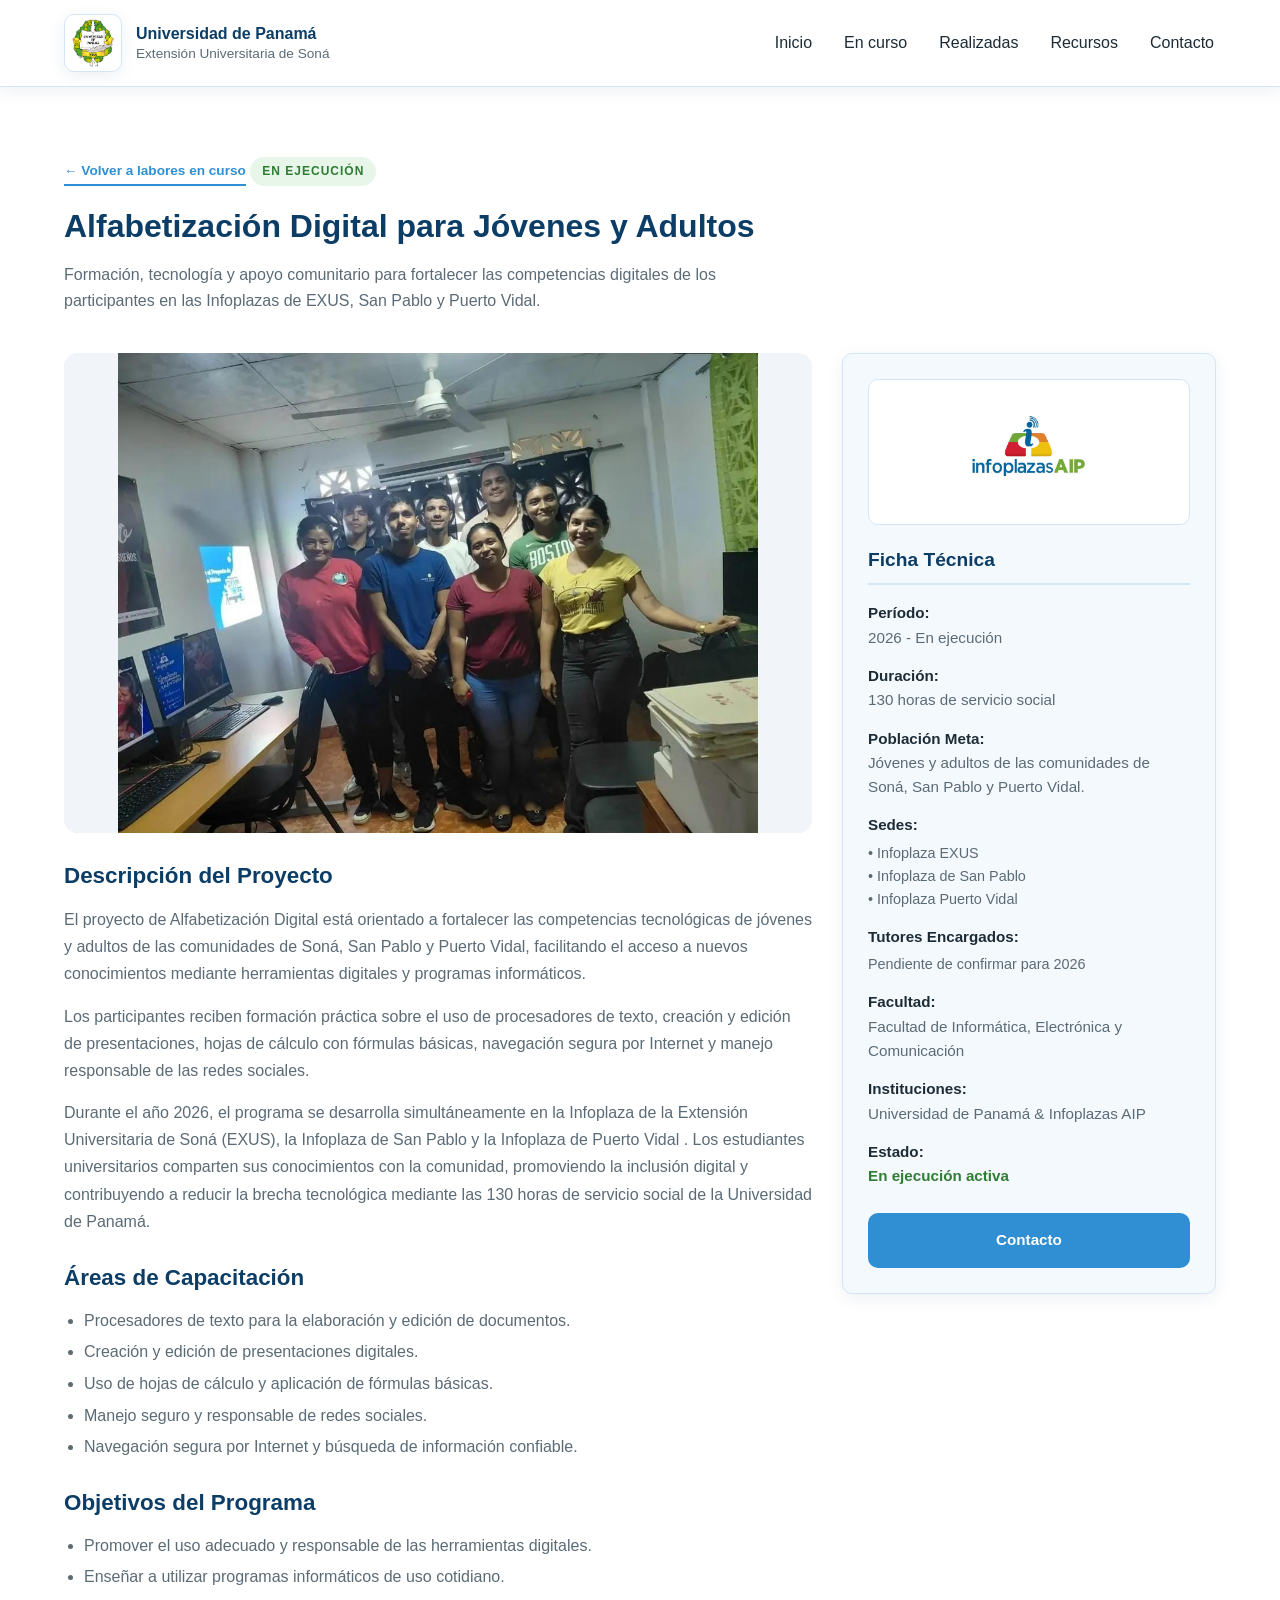
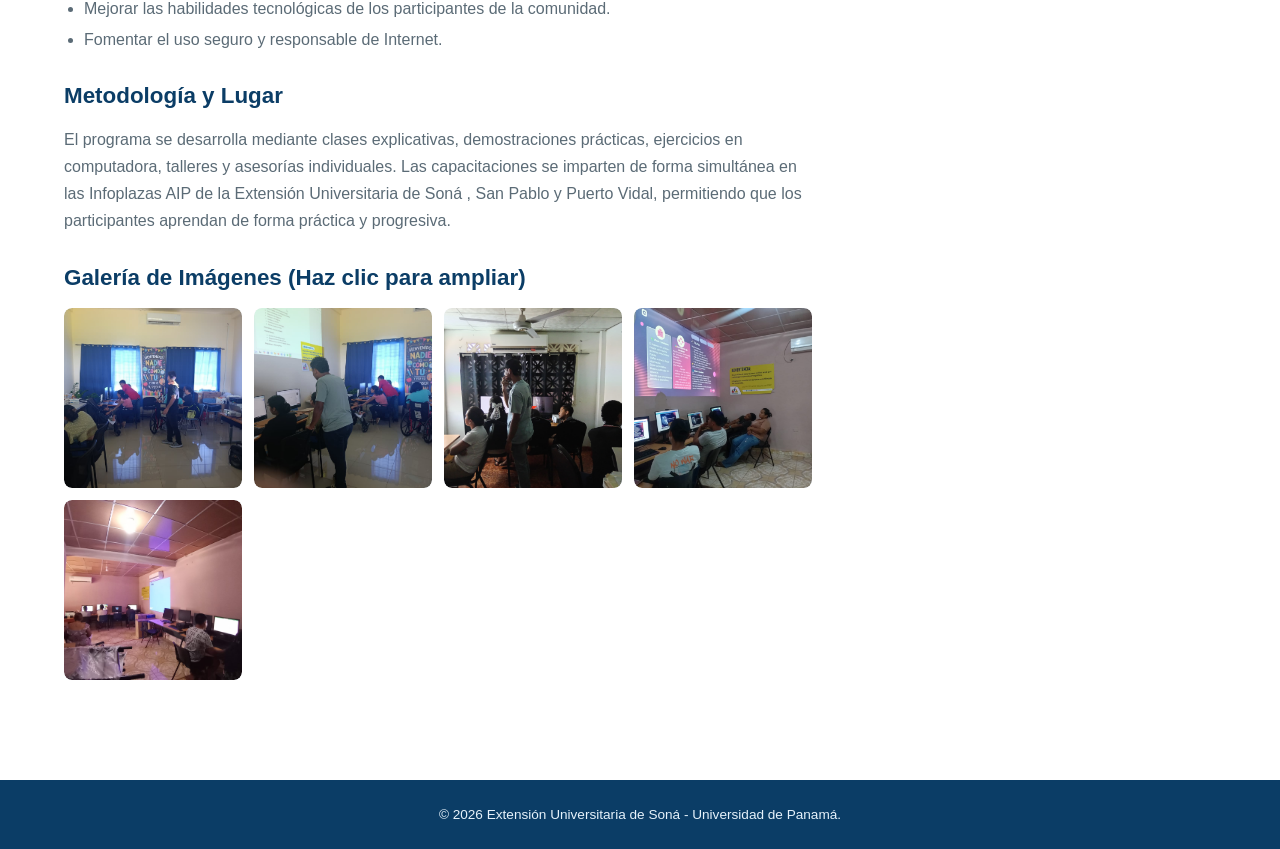
==== labores/curso/alfabetizacion-digital-2026.html @ 5962cad0 "Add files via upload" ====
<!DOCTYPE html>
<html lang="es">
<head>
<meta charset="UTF-8">
<meta name="viewport" content="width=device-width, initial-scale=1.0">

<title>Alfabetización Digital - Servicio Social 2026</title>
<link rel="stylesheet" href="../../styles.css">

<style>
  /* Imagen principal */
  .banner-vertical {
    width: 100%;
    max-height: 480px;
    object-fit: contain;
    background-color: #f1f5f9;
    border-radius: 14px;
    display: block;
    box-shadow: 0 4px 16px rgba(11,61,102,0.08);
  }

  .banner-wrapper {
    position: relative;
    margin-bottom: 25px;
    min-height: 260px;
    background: #f1f5f9;
    border-radius: 14px;
    overflow: hidden;
  }

  /* Marcadores para imágenes pendientes */
  .image-placeholder {
    min-height: 180px;
    display: flex;
    flex-direction: column;
    justify-content: center;
    align-items: center;
    gap: 8px;
    text-align: center;
    background: #f1f5f9;
    color: #64748b;
    padding: 15px;
    border: 1px dashed #cbd5e1;
    border-radius: 10px;
  }

  .banner-wrapper .image-placeholder {
    min-height: 260px;
  }

  .banner-wrapper img {
    width: 100%;
    position: relative;
    z-index: 1;
  }

  /* Galería de imágenes */
  .gallery-grid {
    display: grid;
    grid-template-columns:
      repeat(auto-fit, minmax(160px, 1fr));
    gap: 12px;
    margin-bottom: 30px;
  }

  .gallery-item {
    position: relative;
    min-height: 180px;
    border-radius: 8px;
    overflow: hidden;
    background: #f1f5f9;
  }

  .gallery-item img {
    width: 100%;
    height: 180px;
    object-fit: cover;
    border-radius: 8px;
    cursor: zoom-in;
    display: block;
    transition:
      transform 0.3s ease,
      box-shadow 0.3s ease;
  }

  .gallery-item img:hover {
    transform: scale(1.05);
    box-shadow: 0 8px 20px rgba(0,0,0,0.15);
  }

  .gallery-item .image-placeholder {
    height: 180px;
  }

  /* Ocultar marcadores al cargar imágenes */
  .gallery-item.loaded .image-placeholder,
  .banner-wrapper.loaded .image-placeholder {
    display: none;
  }

  .gallery-item:not(.loaded) img,
  .banner-wrapper:not(.loaded) img {
    display: none;
  }

  /* Contenedor para presentaciones de Canva */
  .canva-container {
    position: relative;
    width: 100%;
    height: 450px;
    box-shadow: 0 4px 16px rgba(11,61,102,0.08);
    margin-top: 1.5em;
    margin-bottom: 30px;
    overflow: hidden;
    border-radius: 14px;
    background: #000;
  }

  .canva-container iframe {
    position: absolute;
    width: 100%;
    height: 100%;
    top: 0;
    left: 0;
    border: none;
    padding: 0;
    margin: 0;
  }

  /* Ventana para ampliar fotografías */
  dialog {
    border: none;
    border-radius: 12px;
    padding: 15px;
    max-width: 92vw;
    max-height: 92vh;
    background: rgba(0,0,0,0.9);
    box-shadow: 0 20px 25px -5px rgba(0,0,0,0.5);
    flex-direction: column;
    align-items: center;
    justify-content: center;
    margin: auto;
  }

  dialog:not([open]) {
    display: none !important;
  }

  dialog[open] {
    display: flex !important;
  }

  dialog::backdrop {
    background: rgba(0,0,0,0.8);
  }

  dialog img {
    display: block;
    max-width: 100%;
    max-height: 78vh;
    object-fit: contain;
    border-radius: 8px;
  }

  .close-modal {
    background: #ffffff;
    color: #000000;
    border: none;
    padding: 8px 16px;
    font-weight: bold;
    border-radius: 6px;
    cursor: pointer;
    margin-bottom: 12px;
    align-self: flex-end;
  }

  /* Adaptación para móviles */
  @media (max-width: 768px) {
    main .section > div[style*="grid-template-columns"] {
      display: flex !important;
      flex-direction: column-reverse !important;
      gap: 20px !important;
    }

    .section {
      padding: 20px 12px;
    }

    h2 {
      font-size: 1.5rem;
    }

    .canva-container {
      height: 320px;
    }

    .gallery-grid {
      grid-template-columns:
        repeat(2, minmax(0,1fr));
    }
  }

  @media (max-width: 380px) {
    .gallery-grid {
      grid-template-columns: 1fr;
    }
  }
</style>
</head>

<body>

<!-- ENCABEZADO -->
<header class="site-header">
  <div class="header-inner">
    <div class="brand">
      <div class="brand-mark">
        <img src="../../img/LogoUP.png"
             alt="Universidad de Panamá">
      </div>

      <div class="brand-text">
        <strong>Universidad de Panamá</strong>
        <span>Extensión Universitaria de Soná</span>
      </div>
    </div>

    <nav class="main-nav">
      <button class="nav-toggle"
              id="navToggle"
              aria-label="Abrir menú">☰</button>

      <ul id="navMenu">
        <li><a href="../../index.html#inicio">Inicio</a></li>
        <li><a href="../../index.html#en-curso">En curso</a></li>
        <li><a href="../../index.html#realizadas">Realizadas</a></li>
        <li><a href="../../index.html#recursos">Recursos</a></li>
        <li><a href="../../index.html#contacto">Contacto</a></li>
      </ul>
    </nav>
  </div>
</header>

<main>
<section class="section">

  <!-- TÍTULO -->
  <div class="section-header">

    <a href="../../index.html#en-curso"
       class="resource-link"
       style="display:inline-block; margin-bottom:15px;">
      ← Volver a labores en curso
    </a>

    <span class="tag tag-active"
          style="margin-bottom:10px; display:inline-block;">
      En ejecución
    </span>

    <h2>Alfabetización Digital para Jóvenes y Adultos</h2>

    <p class="section-desc">
      Formación, tecnología y apoyo comunitario
      para fortalecer las competencias digitales
      de los participantes en las Infoplazas
      de EXUS, San Pablo y Puerto Vidal.
    </p>
  </div>

  <!-- CONTENIDO EN COLUMNAS -->
  <div style="display:grid;
              grid-template-columns:2fr 1fr;
              gap:30px;
              align-items:start;">

    <!-- COLUMNA PRINCIPAL -->
    <div>

      <!-- =================================
           IMAGEN PRINCIPAL
           ================================= -->

      <div class="banner-wrapper">

        <div class="image-placeholder">
          <strong>Imagen principal de Alfabetización Digital</strong>
          <span>alfabetizacion1.jpeg</span>
        </div>

        <img
          src="../../img/alfabetizacion126.jpeg"
          alt="Banner principal de Alfabetización Digital"
          class="banner-vertical"
          onload="imageLoaded(this)">
      </div>

      <!-- DESCRIPCIÓN -->
      <h3 style="color:var(--blue-darkest);
                 margin-bottom:12px;
                 font-size:1.4rem;">
        Descripción del Proyecto
      </h3>

      <p style="color:var(--text-muted);
                margin-bottom:15px; line-height:1.7;">
        El proyecto de Alfabetización Digital está
        orientado a fortalecer las competencias
        tecnológicas de jóvenes y adultos de las
        comunidades de Soná, San Pablo y Puerto Vidal, facilitando
        el acceso a nuevos conocimientos mediante
        herramientas digitales y programas informáticos.
      </p>

      <p style="color:var(--text-muted);
                margin-bottom:15px; line-height:1.7;">
        Los participantes reciben formación práctica
        sobre el uso de procesadores de texto,
        creación y edición de presentaciones,
        hojas de cálculo con fórmulas básicas,
        navegación segura por Internet y manejo
        responsable de las redes sociales.
      </p>

      <p style="color:var(--text-muted);
                margin-bottom:25px; line-height:1.7;">
        Durante el año 2026, el programa se desarrolla
        simultáneamente en la Infoplaza de la
        Extensión Universitaria de Soná (EXUS),
        la Infoplaza de San Pablo y la Infoplaza
        de Puerto Vidal .
        Los estudiantes universitarios comparten
        sus conocimientos con la comunidad,
        promoviendo la inclusión digital y
        contribuyendo a reducir la brecha tecnológica
        mediante las 130 horas de servicio social
        de la Universidad de Panamá.
      </p>

      <!-- ÁREAS DE CAPACITACIÓN -->
      <h3 style="color:var(--blue-darkest);
                 margin-bottom:12px;
                 font-size:1.4rem;">
        Áreas de Capacitación
      </h3>

      <ul style="color:var(--text-muted);
                 margin-bottom:25px;
                 padding-left:20px;
                 display:flex;
                 flex-direction:column;
                 gap:6px;">

        <li>
          Procesadores de texto para la elaboración
          y edición de documentos.
        </li>

        <li>
          Creación y edición de presentaciones digitales.
        </li>

        <li>
          Uso de hojas de cálculo y aplicación
          de fórmulas básicas.
        </li>

        <li>
          Manejo seguro y responsable de redes sociales.
        </li>

        <li>
          Navegación segura por Internet y búsqueda
          de información confiable.
        </li>

      </ul>

      <!-- OBJETIVOS DEL PROGRAMA -->
      <h3 style="color:var(--blue-darkest);
                 margin-bottom:12px;
                 font-size:1.4rem;">
        Objetivos del Programa
      </h3>

      <ul style="color:var(--text-muted);
                 margin-bottom:25px;
                 padding-left:20px;
                 display:flex;
                 flex-direction:column;
                 gap:6px;">

        <li>
          Promover el uso adecuado y responsable
          de las herramientas digitales.
        </li>

        <li>
          Enseñar a utilizar programas informáticos
          de uso cotidiano.
        </li>

        <li>
          Mejorar las habilidades tecnológicas
          de los participantes de la comunidad.
        </li>

        <li>
          Fomentar el uso seguro y responsable
          de Internet.
        </li>

      </ul>

      <!-- METODOLOGÍA -->
      <h3 style="color:var(--blue-darkest);
                 margin-bottom:12px;
                 font-size:1.4rem;">
        Metodología y Lugar
      </h3>

      <p style="color:var(--text-muted);
                margin-bottom:25px;
                line-height:1.7;">
        El programa se desarrolla mediante clases
        explicativas, demostraciones prácticas,
        ejercicios en computadora, talleres
        y asesorías individuales.
        Las capacitaciones se imparten de forma
        simultánea en las Infoplazas AIP de
        la Extensión Universitaria de Soná
       , San Pablo y Puerto Vidal, permitiendo que los
        participantes aprendan de forma
        práctica y progresiva.
      </p>

      <!-- =================================
           GALERÍA DE 5 IMÁGENES
           ================================= -->

      <h3 style="color:var(--blue-darkest);
                 margin-bottom:12px;
                 font-size:1.4rem;">
        Galería de Imágenes (Haz clic para ampliar)
      </h3>

      <div class="gallery-grid">

        <!-- FOTO 1 -->
        <div class="gallery-item">
          <div class="image-placeholder">
            <strong>Fotografía 1</strong>
            <span>alfabetizacion2.jpeg</span>
          </div>

          <img src="../../img/alfabetizacion226.jpg"
               alt="Actividad de Alfabetización Digital 1"
               onload="imageLoaded(this)"
               onclick="openModal(this.src)">
        </div>

        <!-- FOTO 2 -->
        <div class="gallery-item">
          <div class="image-placeholder">
            <strong>Fotografía 2</strong>
            
          </div>

          <img src="../../img/alfabetizacion326.jpg"
               alt="Material de Alfabetización Digital 2025"
               onload="imageLoaded(this)"
               onclick="openModal(this.src)">
        </div>

        <!-- FOTO 3 -->
        <div class="gallery-item">
          <div class="image-placeholder">
            <strong>Fotografía 3</strong>
            <span>alfabetizacion3.jpg</span>
          </div>

          <img src="../../img/alfabetizacion426.jpg"
               alt="Actividad de Alfabetización Digital 3"
               onload="imageLoaded(this)"
               onclick="openModal(this.src)">
        </div>

        <!-- FOTO 4 -->
        <div class="gallery-item">
          <div class="image-placeholder">
            <strong>Fotografía 4</strong>
            <span>alfabetizacion4.jpg</span>
          </div>

          <img src="../../img/alfabetizacion526.jpg"
               alt="Actividad de Alfabetización Digital 4"
               onload="imageLoaded(this)"
               onclick="openModal(this.src)">
        </div>

        <!-- FOTO 5 -->
        <div class="gallery-item">
          <div class="image-placeholder">
            <strong>Fotografía 5</strong>
            <span>alfabetizacion5.jpg</span>
          </div>

          <img src="../../img/alfabetizacion626.jpg"
               alt="Actividad de Alfabetización Digital 5"
               onload="imageLoaded(this)"
               onclick="openModal(this.src)">
        </div>

      </div>

    </div>
    <!-- FICHA TÉCNICA -->
    <aside style="background:var(--blue-pale);
                  border:1px solid var(--border);
                  border-radius:var(--radius);
                  padding:25px;
                  box-shadow:var(--shadow);
                  height:fit-content;">

      <!-- LOGO INFOPLAZAS -->
      <div style="text-align:center;
                  margin-bottom:20px;
                  background:#ffffff;
                  padding:15px;
                  border-radius:10px;
                  border:1px solid var(--border);">

        <img src="../../img/logo-infoplaza.jpg"
             alt="Logo Infoplazas AIP"
             style="max-width:120px;
                    width:100%;
                    height:auto;
                    display:block;
                    margin:0 auto;">
      </div>

      <h3 style="color:var(--blue-darkest);
                 font-size:1.2rem;
                 margin-bottom:16px;
                 border-bottom:2px solid var(--border);
                 padding-bottom:8px;">
        Ficha Técnica
      </h3>

      <ul style="list-style:none;
                 display:flex;
                 flex-direction:column;
                 gap:14px;
                 font-size:0.95rem;
                 padding:0;">

        <li>
          <strong>Período:</strong><br>
          <span style="color:var(--text-muted);">
            2026 - En ejecución
          </span>
        </li>

        <li>
          <strong>Duración:</strong><br>
          <span style="color:var(--text-muted);">
            130 horas de servicio social
          </span>
        </li>

        <li>
          <strong>Población Meta:</strong><br>
          <span style="color:var(--text-muted);">
            Jóvenes y adultos de las comunidades
            de Soná, San Pablo y Puerto Vidal.
          </span>
        </li>

        <li>
          <strong>Sedes:</strong><br>
          <span style="color:var(--text-muted);
                       font-size:0.9rem;
                       display:block; margin-top:4px;">
            • Infoplaza EXUS<br>
            • Infoplaza de San Pablo<br>
            • Infoplaza Puerto Vidal
          </span>
        </li>

        <li>
          <strong>Tutores Encargados:</strong><br>
          <span style="color:var(--text-muted);
                       font-size:0.9rem;
                       display:block; margin-top:4px;">
            Pendiente de confirmar para 2026
          </span>
        </li>

        <li>
          <strong>Facultad:</strong><br>
          <span style="color:var(--text-muted);">
            Facultad de Informática,
            Electrónica y Comunicación
          </span>
        </li>

        <li>
          <strong>Instituciones:</strong><br>
          <span style="color:var(--text-muted);">
            Universidad de Panamá &amp; Infoplazas AIP
          </span>
        </li>

        <li>
          <strong>Estado:</strong><br>
          <span style="color:#2e7d32; font-weight:600;">
            En ejecución activa
          </span>
        </li>

      </ul>

      <div style="margin-top:25px;">
        <a href="../../index.html#contacto"
           class="btn btn-primary"
           style="width:100%;
                  text-align:center;
                  display:block;
                  box-sizing:border-box;">
          Contacto
        </a>
      </div>

    </aside>

  </div>
</section>
</main>

<!-- MODAL DE GALERÍA -->
<dialog id="imageModal">
  <button class="close-modal" onclick="closeModal()">
    Cerrar ✕
  </button>

  <img id="modalImage"
       src=""
       alt="Fotografía ampliada">
</dialog>

<footer class="site-footer">
  <p>
    &copy; 2026 Extensión Universitaria de Soná -
    Universidad de Panamá.
  </p>
</footer>

<script>
  /* Menú móvil */
  const navToggle = document.getElementById('navToggle');
  const navMenu = document.getElementById('navMenu');

  navToggle.addEventListener('click', () => {
    navMenu.classList.toggle('open');
  });

  /* Detectar cuando cargan las imágenes */
  function imageLoaded(img) {
    img.parentElement.classList.add('loaded');
  }

  /* Imágenes que cargaron antes del script */
  document.querySelectorAll(
    '.gallery-item img, .banner-wrapper img'
  ).forEach(img => {
    if (img.complete && img.naturalWidth > 0) {
      imageLoaded(img);
    }
  });

  /* Galería interactiva */
  const modal = document.getElementById('imageModal');
  const modalImage = document.getElementById('modalImage');

  function openModal(src) {
    modalImage.src = src;
    modal.showModal();
  }

  function closeModal() {
    modal.close();
  }

  /* Cerrar al pulsar fuera de la imagen */
  modal.addEventListener('click', event => {
    const rect = modal.getBoundingClientRect();

    if (
      event.clientX < rect.left ||
      event.clientX > rect.right ||
      event.clientY < rect.top ||
      event.clientY > rect.bottom
    ) {
      modal.close();
    }
  });
</script>

</body>
</html>
---- styles.css ----
:root {
  --blue-darkest: #0b3d66;
  --blue-dark: #1b5e8c;
  --blue-primary: #2f8fd2;
  --blue-light: #e6f2fb;
  --blue-pale: #f4f9fd;
  --accent: #ffb703;
  --text-dark: #1c2b36;
  --text-muted: #5b6b76;
  --white: #ffffff;
  --border: #d4e6f5;
  --radius: 10px;
  --shadow: 0 4px 16px rgba(11, 61, 102, 0.08);
}

* { margin: 0; padding: 0; box-sizing: border-box; }

html { scroll-behavior: smooth; }

body {
  font-family: 'Segoe UI', Tahoma, Geneva, Verdana, sans-serif;
  color: var(--text-dark);
  background: var(--white);
  line-height: 1.6;
}

img{

    max-width:100%;
    display:block;

}


a { text-decoration: none; color: inherit; }

/* HEADER */
.site-header {
  position: sticky;
  top: 0;
  z-index: 100;
  background: var(--white);
  border-bottom: 1px solid var(--border);
  box-shadow: var(--shadow);
}

.header-inner {
  max-width: 1200px;
  margin: 0 auto;
  display: flex;
  align-items: center;
  justify-content: space-between;
  padding: 14px 24px;
}

.brand {
  display: flex;
  align-items: center;
  gap: 14px;
}

.brand-mark {
  width: 58px;
  height: 58px;
  display: flex;
  align-items: center;
  justify-content: center;
  background: var(--white);
  border-radius: 10px;
  overflow: hidden;
  border: 1px solid var(--border);
  box-shadow: var(--shadow);
  flex-shrink: 0;
}

.brand-mark img{
  width:100%;
  height:100%;
  object-fit:contain;
  padding:4px;
}

.brand-text {
  display: flex;
  flex-direction: column;
  font-size: 0.85rem;
  line-height: 1.3;
}

.brand-text strong {
  font-size: 1rem;
  color: var(--blue-darkest);
}

.brand-text span {
  color: var(--text-muted);
}

.main-nav ul {
  display: flex;
  gap: 28px;
  list-style: none;
}

.main-nav a {
  font-weight: 500;
  color: var(--text-dark);
  padding: 6px 2px;
  border-bottom: 2px solid transparent;
  transition: color 0.2s, border-color 0.2s;
}

.main-nav a:hover,
.main-nav a.active {
  color: var(--blue-primary);
  border-color: var(--blue-primary);
}

.nav-toggle {
  display: none;
  background: none;
  border: none;
  font-size: 1.5rem;
  cursor: pointer;
  color: var(--blue-darkest);
}

/* HERO */
.hero {
  background: linear-gradient(135deg,#eef7ff 0%,#d9ecfb 100%);
  padding: 80px 24px 60px;
  display: grid;
  grid-template-columns: 1.4fr 1fr;
  gap: 40px;
  align-items: center;
  max-width: 1200px;
  margin: 0 auto;
}

.eyebrow {
  text-transform: uppercase;
  letter-spacing: 2px;
  font-size: 0.78rem;
  font-weight: 700;
  color: var(--blue-primary);
  margin-bottom: 10px;
}

.hero h1 {
  font-size: 2.6rem;
  line-height: 1.2;
  color: var(--blue-darkest);
  margin-bottom: 18px;
}

.hero-text {
  color: var(--text-muted);
  font-size: 1.05rem;
  max-width: 540px;
  margin-bottom: 28px;
}

.hero-actions {
  display: flex;
  gap: 14px;
  flex-wrap: wrap;
}

.btn {
  display: inline-block;
  padding: 13px 26px;
  border-radius: var(--radius);
  font-weight: 600;
  font-size: 0.95rem;
  cursor: pointer;
  border: 2px solid transparent;
  transition: transform 0.15s ease, box-shadow 0.15s ease, background 0.2s;
}

.btn-primary {
  background: var(--blue-primary);
  color: var(--white);
}

.btn-primary:hover {
  background: var(--blue-dark);
  transform: translateY(-2px);
  box-shadow: var(--shadow);
}

.btn-secondary {
  background: var(--white);
  color: var(--blue-dark);
  border-color: var(--blue-primary);
}

.btn-secondary:hover {
  background: var(--blue-light);
  transform: translateY(-2px);
}

.hero-stats {
  display: flex;
  flex-direction: column;
  gap: 22px;
  background: var(--white);
  border: 1px solid var(--border);
  border-radius: var(--radius);
  padding: 28px;
  box-shadow: var(--shadow);
}

.stat {
  display: flex;
  flex-direction: column;
  border-left: 4px solid var(--blue-primary);
  padding-left: 16px;
}

.stat-number {
  font-size: 2.2rem;
  font-weight: 800;
  color: var(--blue-darkest);
}

.stat-label {
  color: var(--text-muted);
  font-size: 0.9rem;
}

/* SECTIONS */
.section {
  max-width: 1200px;
  margin: 0 auto;
  padding: 70px 24px;
}

.section-alt {
  background: var(--blue-pale);
  max-width: 100%;
}

.section-alt .section-header,
.section-alt .timeline,
.section-alt .contact-form {
  max-width: 1200px;
  margin: 0 auto;
}

.section-header {
  max-width: 700px;
  margin-bottom: 40px;
}

.section-header h2 {
  font-size: 2rem;
  color: var(--blue-darkest);
  margin-bottom: 10px;
}

.section-desc {
  color: var(--text-muted);
}

/* CARDS (en curso) */
.card-grid {
  display: grid;
  grid-template-columns: repeat(auto-fit, minmax(280px, 1fr));
  gap: 22px;
}

.card{
  background:var(--white);
  border:1px solid var(--border);
  border-radius:14px;
  overflow:hidden;
  box-shadow:var(--shadow);
  transition:.25s ease;
  display:flex;
  flex-direction:column;
}

.card:hover{
  transform:translateY(-6px);
  box-shadow:0 10px 25px rgba(11,61,102,.15);
}

.card-image{
    width:100%;
    height:220px;
    object-fit:cover;
    display:block;
    transition:transform .4s ease;
}

.card:hover .card-image{
    transform:scale(1.05);
}

.card .tag,
.card h3,
.card p,
.card .card-meta{
    margin-left:24px;
    margin-right:24px;
}

.card .tag{
    margin-top:22px;
}

.tag {
  align-self: flex-start;
  font-size: 0.75rem;
  font-weight: 700;
  text-transform: uppercase;
  letter-spacing: 1px;
  padding: 5px 12px;
  border-radius: 999px;
}

.tag-active {
  background: var(--blue-light);
  color: var(--blue-dark);
}

.tag{
    background:#e8f5e9;
    color:#2e7d32;
}

.card h3{
  color:var(--blue-darkest);
  font-size:1.22rem;
  margin-top:6px;
}

.card p{
  color:var(--text-muted);
  font-size:.95rem;
  line-height:1.6;
}

.card-meta{
  list-style:none;
  margin:10px 24px 24px;
  display:flex;
  flex-direction:column;
  gap:8px;
  font-size:.88rem;
}

.card-meta strong {
  color: var(--blue-dark);
}

/* TIMELINE (realizadas) */
.timeline {
  display: flex;
  flex-direction: column;
  gap: 0;
  border-left: 3px solid var(--blue-primary);
  padding-left: 30px;
}

.timeline-item {
  position: relative;
  padding: 0 0 32px 0;
}

.timeline-item::before {
  content: '';
  position: absolute;
  left: -39px;
  top: 4px;
  width: 14px;
  height: 14px;
  background: var(--white);
  border: 3px solid var(--blue-primary);
  border-radius: 50%;
}

.timeline-date {
  font-weight: 700;
  color: var(--blue-primary);
  font-size: 0.85rem;
  text-transform: uppercase;
  letter-spacing: 1px;
  margin-bottom: 4px;
}

.timeline-body h3 {
  color: var(--blue-darkest);
  margin-bottom: 6px;
  font-size: 1.1rem;
}

.timeline-body p {
  color: var(--text-muted);
  font-size: 0.95rem;
}

/* RESOURCES */
.resource-filters {
  display: flex;
  gap: 10px;
  margin-bottom: 30px;
  flex-wrap: wrap;
}

.filter-btn {
  background: var(--white);
  border: 1px solid var(--border);
  color: var(--text-dark);
  padding: 9px 18px;
  border-radius: 999px;
  cursor: pointer;
  font-size: 0.9rem;
  font-weight: 500;
  transition: background 0.2s, color 0.2s, border-color 0.2s;
}

.filter-btn:hover {
  border-color: var(--blue-primary);
}

.filter-btn.active {
  background: var(--blue-primary);
  color: var(--white);
  border-color: var(--blue-primary);
}

.resource-grid {
  display: grid;
  grid-template-columns: repeat(auto-fit, minmax(300px, 1fr));
  gap: 20px;
}

.resource-card {
  display: flex;
  gap: 16px;
  background: var(--white);
  border: 1px solid var(--border);
  border-radius: var(--radius);
  padding: 20px;
  box-shadow: var(--shadow);
  transition: transform 0.15s ease;
}

.resource-card:hover {
  transform: translateY(-3px);
}

.resource-icon {
  font-size: 1.8rem;
  flex-shrink: 0;
}

.resource-info h3 {
  font-size: 1rem;
  color: var(--blue-darkest);
  margin-bottom: 4px;
}

.resource-info p {
  font-size: 0.88rem;
  color: var(--text-muted);
  margin-bottom: 10px;
}

.resource-link {
  font-size: 0.85rem;
  font-weight: 700;
  color: var(--blue-primary);
  border-bottom: 2px solid var(--blue-primary);
  padding-bottom: 2px;
}

.resource-link:hover {
  color: var(--blue-dark);
  border-color: var(--blue-dark);
}

.resource-card.hidden {
  display: none;
}

/* CONTACT SECTION */
.contact-grid {
  display: grid;
  grid-template-columns: 1fr 1.1fr;
  gap: 30px;
  max-width: 1200px;
}

.contact-info {
  background: var(--white);
  border: 1px solid var(--border);
  border-radius: var(--radius);
  padding: 30px;
  box-shadow: var(--shadow);
  display: flex;
  flex-direction: column;
  gap: 18px;
}

.contact-info h3 {
  color: var(--blue-darkest);
  font-size: 1.3rem;
}

.contact-text {
  color: var(--text-muted);
  font-size: 0.95rem;
}

.contact-list {
  list-style: none;
  display: flex;
  flex-direction: column;
  gap: 14px;
}

.contact-list li {
  display: flex;
  gap: 14px;
  align-items: flex-start;
}

.contact-icon {
  font-size: 1.3rem;
  flex-shrink: 0;
  width: 32px;
  height: 32px;
  display: flex;
  align-items: center;
  justify-content: center;
  background: var(--blue-light);
  border-radius: 8px;
}

.contact-list li div {
  display: flex;
  flex-direction: column;
  font-size: 0.92rem;
}

.contact-list li strong {
  color: var(--blue-darkest);
}

.contact-list li span {
  color: var(--text-muted);
}

.btn-whatsapp {
  display: inline-flex;
  align-items: center;
  gap: 10px;
  background: #25D366;
  color: var(--white);
  align-self: flex-start;
}

.btn-whatsapp:hover {
  background: #1ebd5a;
  transform: translateY(-2px);
}

.whatsapp-icon {
  font-size: 1rem;
}

.social-links {
  display: flex;
  align-items: center;
  gap: 12px;
  margin-top: 4px;
}

.social-label {
  font-size: 0.9rem;
  color: var(--text-muted);
  font-weight: 600;
}

.social-icon {
  display: flex;
  align-items: center;
  justify-content: center;
  width: 38px;
  height: 38px;
  border-radius: 50%;
  background: var(--blue-light);
  color: var(--blue-dark);
  font-weight: 700;
  font-size: 0.85rem;
  transition: background 0.2s, color 0.2s, transform 0.15s;
}

.social-icon:hover {
  background: var(--blue-primary);
  color: var(--white);
  transform: translateY(-2px);
}

.contact-map {
  border-radius: var(--radius);
  overflow: hidden;
  box-shadow: var(--shadow);
  min-height: 320px;
  border: 1px solid var(--border);
}

@media (max-width: 900px) {
  .contact-grid {
    grid-template-columns: 1fr;
  }

  .contact-map {
    min-height: 280px;
  }
}

/* FOOTER */
.site-footer {
  background: var(--blue-darkest);
  color: var(--blue-light);
  text-align: center;
  padding: 24px;
  font-size: 0.85rem;
}

/* RESPONSIVE */
@media (max-width: 900px) {
  .hero {
    grid-template-columns: 1fr;
  }
}

@media (max-width: 768px) {
  .nav-toggle {
    display: block;
  }

  .main-nav ul {
    position: absolute;
    top: 100%;
    left: 0;
    right: 0;
    background: var(--white);
    flex-direction: column;
    gap: 0;
    border-top: 1px solid var(--border);
    box-shadow: var(--shadow);
    display: none;
  }

  .main-nav ul.open {
    display: flex;
  }

  .main-nav a {
    display: block;
    padding: 14px 24px;
    border-bottom: 1px solid var(--border);
  }

  .hero h1 {
    font-size: 1.9rem;
  }
}

@media (prefers-reduced-motion: reduce) {
  * {
    transition: none !important;
    scroll-behavior: auto !important;
  }
}

.card-link{
    display:block;
    color:inherit;
    text-decoration:none;
}

.card-link:hover{
    text-decoration:none;
}

.card-link .card{
    height:100%;
}

/* ===========================
   OPTIMIZACIÓN MÓVIL
=========================== */

@media (max-width:768px){

    .header-inner{
        padding:12px 18px;
    }

    .brand{
        gap:10px;
    }

    .brand-mark{
        width:48px;
        height:48px;
    }

    .brand-text strong{
        font-size:.92rem;
    }

    .brand-text span{
        font-size:.75rem;
    }

}


@media (max-width:768px){

.hero{

    padding:50px 18px;
    gap:28px;

}

.hero h1{

    font-size:1.8rem;
    text-align:center;

}

.hero-content{

    text-align:center;

}

.hero-text{

    margin:auto;
    margin-bottom:24px;

}

.hero-actions{

    justify-content:center;

}

}


@media (max-width:768px){

.hero-actions{

    flex-direction:column;

}

.hero-actions .btn{

    width:100%;
    text-align:center;

}

}


@media (max-width:768px){

.card-image{

    height:180px;

}

}


@media (max-width:768px){

.section{

    padding:50px 18px;

}

.section-header{

    margin-bottom:28px;

}

.section-header h2{

    font-size:1.7rem;

}

}

@media (max-width:768px){

.hero-stats{

    flex-direction:row;
    justify-content:space-between;
    text-align:center;
    gap:10px;
    padding:20px;

}

.stat{

    flex:1;
    border-left:none;
    padding-left:0;

}

.stat-number{

    font-size:1.7rem;

}

.stat-label{

    font-size:.8rem;

}

}

@media (max-width:768px){

.resource-card{

    padding:16px;

}

.resource-icon{

    font-size:1.5rem;

}

}

@media (max-width:768px){

.contact-info{

    padding:22px;

}

.contact-map{

    min-height:250px;

}

}

@media (max-width:768px){

.site-footer{

    padding:18px;
    font-size:.8rem;

}

}


/* ==========================================
   BOTÓN DE INSTAGRAM
   EXTENSIÓN UNIVERSITARIA DE SONÁ
========================================== */

.btn-instagram {
    display: inline-flex;
    align-items: center;
    justify-content: center;
    gap: 10px;

    background: linear-gradient(
        45deg,
        #f58529,
        #dd2a7b,
        #8134af,
        #515bd4
    );

    color: #ffffff;
    align-self: flex-start;
    border: 2px solid transparent;
    font-weight: 600;
    text-decoration: none;

    transition:
        transform 0.3s ease,
        box-shadow 0.3s ease;
}

.btn-instagram:hover {
    transform: translateY(-2px);
    box-shadow: 0 6px 18px rgba(221, 42, 123, 0.3);
    color: #ffffff;
}

.btn-instagram svg {
    flex-shrink: 0;
}

/* Instagram debajo del botón de WhatsApp */
.social-links {
    display: flex;
    flex-direction: column;
    align-items: flex-start;
    gap: 12px;
    margin-top: 4px;
}

/* Adaptación para teléfonos */
@media (max-width: 768px) {
    .btn-instagram {
        text-align: center;
    }
}
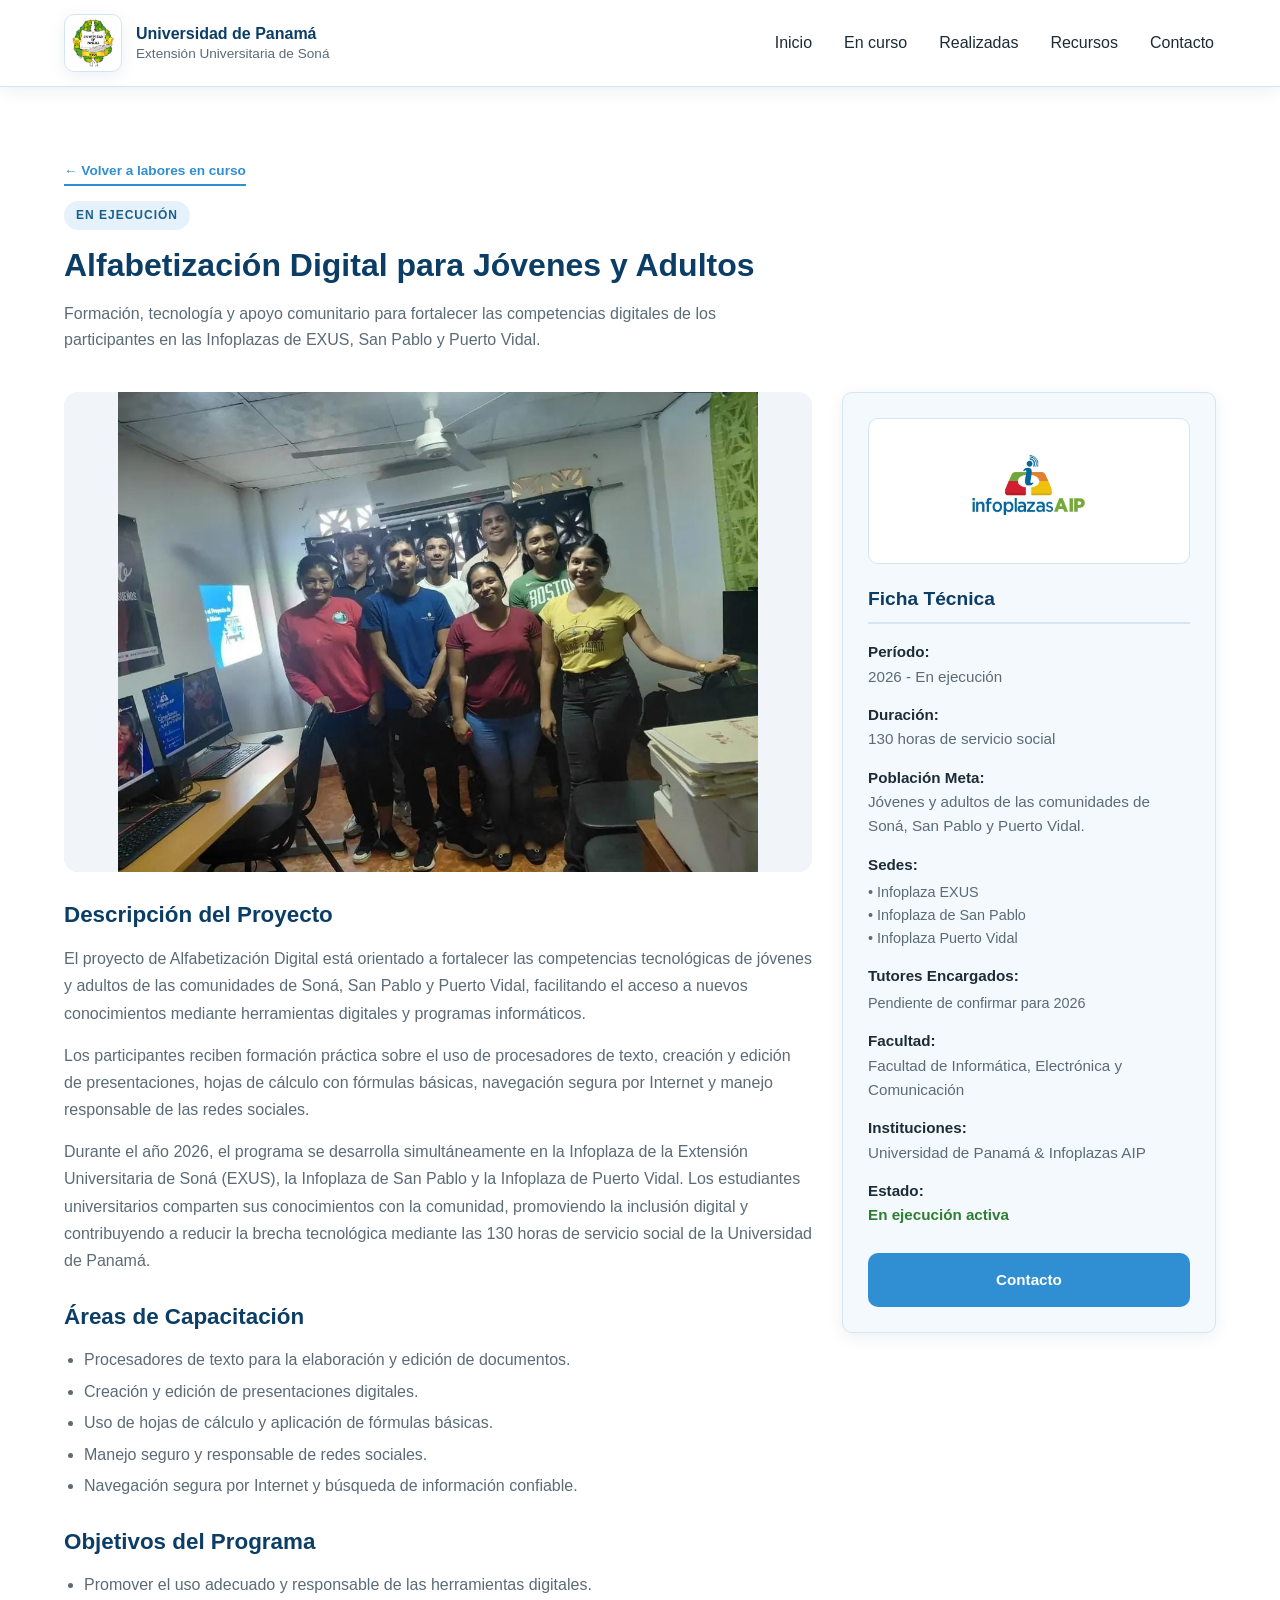
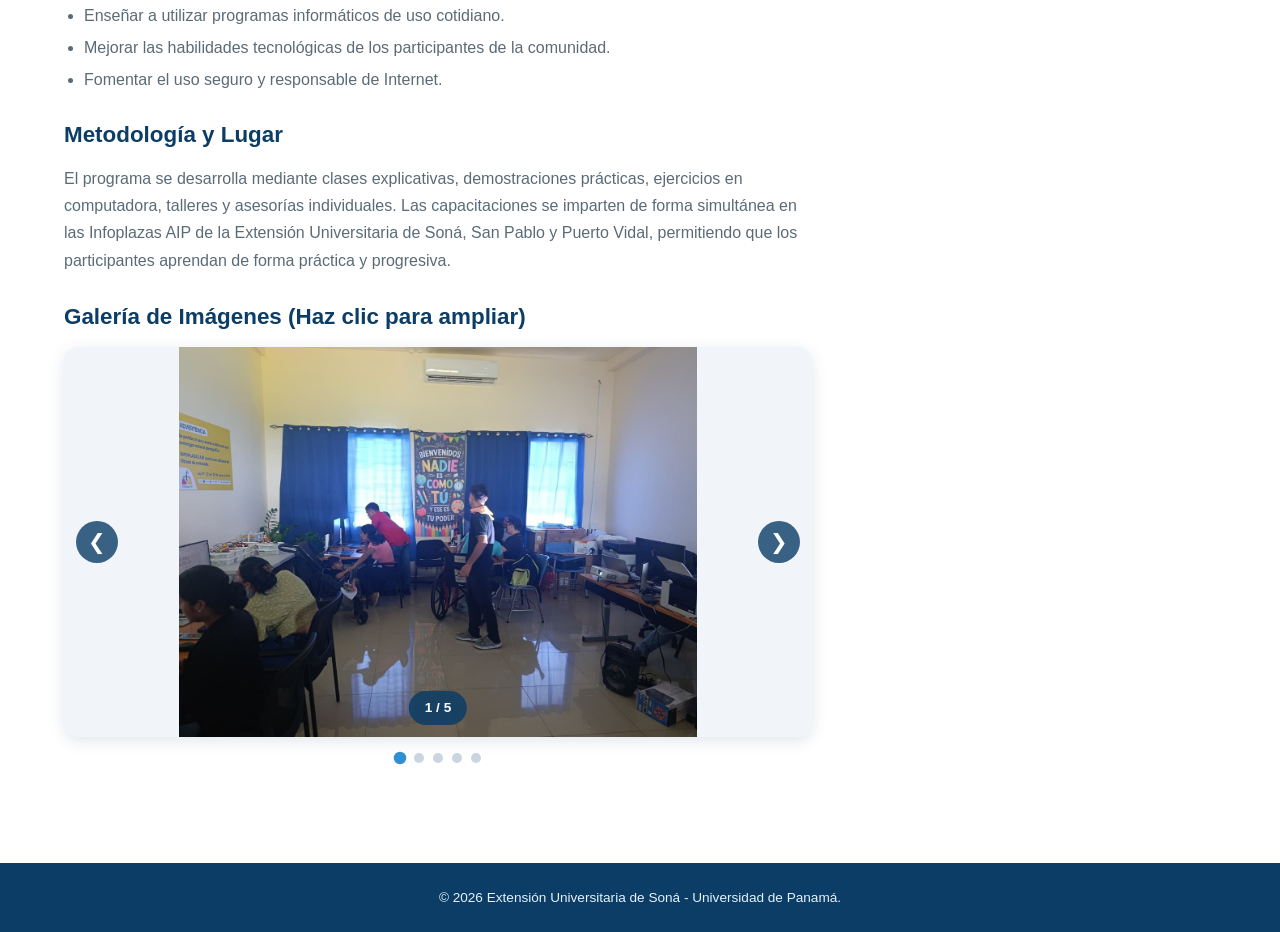
==== commit 4b9fbe49: "Add files via upload" ====
--- a/labores/curso/alfabetizacion-digital-2026.html
+++ b/labores/curso/alfabetizacion-digital-2026.html
@@ -1,711 +1,954 @@
 
 <!DOCTYPE html>
 <html lang="es">
+
 <head>
-<meta charset="UTF-8">
-<meta name="viewport" content="width=device-width, initial-scale=1.0">
-
-<title>Alfabetización Digital - Servicio Social 2026</title>
-<link rel="stylesheet" href="../../styles.css">
-
-<style>
-  /* Imagen principal */
-  .banner-vertical {
-    width: 100%;
-    max-height: 480px;
-    object-fit: contain;
-    background-color: #f1f5f9;
-    border-radius: 14px;
-    display: block;
-    box-shadow: 0 4px 16px rgba(11,61,102,0.08);
-  }
-
-  .banner-wrapper {
-    position: relative;
-    margin-bottom: 25px;
-    min-height: 260px;
-    background: #f1f5f9;
-    border-radius: 14px;
-    overflow: hidden;
-  }
-
-  /* Marcadores para imágenes pendientes */
-  .image-placeholder {
-    min-height: 180px;
-    display: flex;
-    flex-direction: column;
-    justify-content: center;
-    align-items: center;
-    gap: 8px;
-    text-align: center;
-    background: #f1f5f9;
-    color: #64748b;
-    padding: 15px;
-    border: 1px dashed #cbd5e1;
-    border-radius: 10px;
-  }
-
-  .banner-wrapper .image-placeholder {
-    min-height: 260px;
-  }
-
-  .banner-wrapper img {
-    width: 100%;
-    position: relative;
-    z-index: 1;
-  }
-
-  /* Galería de imágenes */
-  .gallery-grid {
-    display: grid;
-    grid-template-columns:
-      repeat(auto-fit, minmax(160px, 1fr));
-    gap: 12px;
-    margin-bottom: 30px;
-  }
-
-  .gallery-item {
-    position: relative;
-    min-height: 180px;
-    border-radius: 8px;
-    overflow: hidden;
-    background: #f1f5f9;
-  }
-
-  .gallery-item img {
-    width: 100%;
-    height: 180px;
-    object-fit: cover;
-    border-radius: 8px;
-    cursor: zoom-in;
-    display: block;
-    transition:
-      transform 0.3s ease,
-      box-shadow 0.3s ease;
-  }
-
-  .gallery-item img:hover {
-    transform: scale(1.05);
-    box-shadow: 0 8px 20px rgba(0,0,0,0.15);
-  }
-
-  .gallery-item .image-placeholder {
-    height: 180px;
-  }
-
-  /* Ocultar marcadores al cargar imágenes */
-  .gallery-item.loaded .image-placeholder,
-  .banner-wrapper.loaded .image-placeholder {
-    display: none;
-  }
-
-  .gallery-item:not(.loaded) img,
-  .banner-wrapper:not(.loaded) img {
-    display: none;
-  }
-
-  /* Contenedor para presentaciones de Canva */
-  .canva-container {
-    position: relative;
-    width: 100%;
-    height: 450px;
-    box-shadow: 0 4px 16px rgba(11,61,102,0.08);
-    margin-top: 1.5em;
-    margin-bottom: 30px;
-    overflow: hidden;
-    border-radius: 14px;
-    background: #000;
-  }
-
-  .canva-container iframe {
-    position: absolute;
-    width: 100%;
-    height: 100%;
-    top: 0;
-    left: 0;
-    border: none;
-    padding: 0;
-    margin: 0;
-  }
-
-  /* Ventana para ampliar fotografías */
-  dialog {
-    border: none;
-    border-radius: 12px;
-    padding: 15px;
-    max-width: 92vw;
-    max-height: 92vh;
-    background: rgba(0,0,0,0.9);
-    box-shadow: 0 20px 25px -5px rgba(0,0,0,0.5);
-    flex-direction: column;
-    align-items: center;
-    justify-content: center;
-    margin: auto;
-  }
-
-  dialog:not([open]) {
-    display: none !important;
-  }
-
-  dialog[open] {
-    display: flex !important;
-  }
-
-  dialog::backdrop {
-    background: rgba(0,0,0,0.8);
-  }
-
-  dialog img {
-    display: block;
-    max-width: 100%;
-    max-height: 78vh;
-    object-fit: contain;
-    border-radius: 8px;
-  }
-
-  .close-modal {
-    background: #ffffff;
-    color: #000000;
-    border: none;
-    padding: 8px 16px;
-    font-weight: bold;
-    border-radius: 6px;
-    cursor: pointer;
-    margin-bottom: 12px;
-    align-self: flex-end;
-  }
-
-  /* Adaptación para móviles */
-  @media (max-width: 768px) {
-    main .section > div[style*="grid-template-columns"] {
-      display: flex !important;
-      flex-direction: column-reverse !important;
-      gap: 20px !important;
-    }
-
-    .section {
-      padding: 20px 12px;
-    }
-
-    h2 {
-      font-size: 1.5rem;
-    }
-
-    .canva-container {
-      height: 320px;
-    }
-
-    .gallery-grid {
-      grid-template-columns:
-        repeat(2, minmax(0,1fr));
-    }
-  }
-
-  @media (max-width: 380px) {
-    .gallery-grid {
-      grid-template-columns: 1fr;
-    }
-  }
-</style>
+
+    <meta charset="UTF-8">
+
+    <meta name="viewport"
+          content="width=device-width, initial-scale=1.0">
+
+    <title>
+        Alfabetización Digital - Servicio Social 2026
+    </title>
+
+    <link rel="stylesheet" href="../../styles.css">
+
+    <style>
+
+        /* ==========================================
+           IMAGEN PRINCIPAL
+        ========================================== */
+
+        .banner-vertical {
+            width: 100%;
+            max-height: 480px;
+            object-fit: contain;
+            background-color: #f1f5f9;
+            border-radius: 14px;
+            display: block;
+            box-shadow: 0 4px 16px rgba(11, 61, 102, 0.08);
+        }
+
+        .banner-wrapper {
+            position: relative;
+            margin-bottom: 25px;
+            min-height: 260px;
+            background: #f1f5f9;
+            border-radius: 14px;
+            overflow: hidden;
+        }
+
+        .banner-wrapper img {
+            width: 100%;
+            position: relative;
+            z-index: 1;
+        }
+
+        /* ==========================================
+           MARCADORES PARA IMÁGENES PENDIENTES
+        ========================================== */
+
+        .image-placeholder {
+            min-height: 180px;
+
+            display: flex;
+            flex-direction: column;
+            justify-content: center;
+            align-items: center;
+
+            gap: 8px;
+
+            text-align: center;
+            background: #f1f5f9;
+            color: #64748b;
+
+            padding: 15px;
+
+            border: 1px dashed #cbd5e1;
+            border-radius: 10px;
+        }
+
+        .banner-wrapper .image-placeholder {
+            min-height: 260px;
+        }
+
+        .banner-wrapper.loaded .image-placeholder {
+            display: none;
+        }
+
+        .banner-wrapper:not(.loaded) img {
+            display: none;
+        }
+
+        /* ==========================================
+           CONTENIDO EN COLUMNAS
+        ========================================== */
+
+        .contenido-proyecto {
+            display: grid;
+            grid-template-columns: 2fr 1fr;
+            gap: 30px;
+            align-items: start;
+        }
+
+        .columna-principal {
+            min-width: 0;
+        }
+
+        /* ==========================================
+           VENTANA PARA AMPLIAR FOTOGRAFÍAS
+        ========================================== */
+
+        #imageModal {
+            border: none;
+            border-radius: 12px;
+            padding: 15px;
+
+            max-width: 92vw;
+            max-height: 92vh;
+
+            background: rgba(0, 0, 0, 0.9);
+
+            box-shadow:
+                0 20px 25px -5px rgba(0, 0, 0, 0.5);
+
+            flex-direction: column;
+            align-items: center;
+            justify-content: center;
+
+            margin: auto;
+        }
+
+        #imageModal:not([open]) {
+            display: none !important;
+        }
+
+        #imageModal[open] {
+            display: flex !important;
+        }
+
+        #imageModal::backdrop {
+            background: rgba(0, 0, 0, 0.8);
+        }
+
+        #imageModal img {
+            display: block;
+
+            max-width: 100%;
+            max-height: 78vh;
+
+            object-fit: contain;
+            border-radius: 8px;
+        }
+
+        .close-modal {
+            background: #ffffff;
+            color: #000000;
+
+            border: none;
+
+            padding: 8px 16px;
+            font-weight: bold;
+            border-radius: 6px;
+
+            cursor: pointer;
+            margin-bottom: 12px;
+
+            align-self: flex-end;
+        }
+
+        /* ==========================================
+           ADAPTACIÓN PARA MÓVILES
+        ========================================== */
+
+        @media (max-width: 768px) {
+
+            .contenido-proyecto {
+                grid-template-columns: 1fr;
+                gap: 20px;
+            }
+
+            .section {
+                padding: 20px 12px;
+            }
+
+            .section h2 {
+                font-size: 1.5rem;
+            }
+
+        }
+
+    </style>
+
 </head>
 
 <body>
 
-<!-- ENCABEZADO -->
-<header class="site-header">
-  <div class="header-inner">
-    <div class="brand">
-      <div class="brand-mark">
-        <img src="../../img/LogoUP.png"
-             alt="Universidad de Panamá">
-      </div>
-
-      <div class="brand-text">
-        <strong>Universidad de Panamá</strong>
-        <span>Extensión Universitaria de Soná</span>
-      </div>
-    </div>
-
-    <nav class="main-nav">
-      <button class="nav-toggle"
-              id="navToggle"
-              aria-label="Abrir menú">☰</button>
-
-      <ul id="navMenu">
-        <li><a href="../../index.html#inicio">Inicio</a></li>
-        <li><a href="../../index.html#en-curso">En curso</a></li>
-        <li><a href="../../index.html#realizadas">Realizadas</a></li>
-        <li><a href="../../index.html#recursos">Recursos</a></li>
-        <li><a href="../../index.html#contacto">Contacto</a></li>
-      </ul>
-    </nav>
-  </div>
-</header>
-
-<main>
-<section class="section">
-
-  <!-- TÍTULO -->
-  <div class="section-header">
-
-    <a href="../../index.html#en-curso"
-       class="resource-link"
-       style="display:inline-block; margin-bottom:15px;">
-      ← Volver a labores en curso
-    </a>
-
-    <span class="tag tag-active"
-          style="margin-bottom:10px; display:inline-block;">
-      En ejecución
-    </span>
-
-    <h2>Alfabetización Digital para Jóvenes y Adultos</h2>
-
-    <p class="section-desc">
-      Formación, tecnología y apoyo comunitario
-      para fortalecer las competencias digitales
-      de los participantes en las Infoplazas
-      de EXUS, San Pablo y Puerto Vidal.
-    </p>
-  </div>
-
-  <!-- CONTENIDO EN COLUMNAS -->
-  <div style="display:grid;
-              grid-template-columns:2fr 1fr;
-              gap:30px;
-              align-items:start;">
-
-    <!-- COLUMNA PRINCIPAL -->
-    <div>
-
-      <!-- =================================
-           IMAGEN PRINCIPAL
-           ================================= -->
-
-      <div class="banner-wrapper">
-
-        <div class="image-placeholder">
-          <strong>Imagen principal de Alfabetización Digital</strong>
-          <span>alfabetizacion1.jpeg</span>
+    <!-- ==========================================
+         ENCABEZADO
+    ========================================== -->
+
+    <header class="site-header">
+
+        <div class="header-inner">
+
+            <div class="brand">
+
+                <div class="brand-mark">
+
+                    <img
+                        src="../../img/LogoUP.png"
+                        alt="Universidad de Panamá">
+
+                </div>
+
+                <div class="brand-text">
+
+                    <strong>
+                        Universidad de Panamá
+                    </strong>
+
+                    <span>
+                        Extensión Universitaria de Soná
+                    </span>
+
+                </div>
+
+            </div>
+
+            <!-- MENÚ DE NAVEGACIÓN -->
+
+            <nav class="main-nav">
+
+                <button
+                    class="nav-toggle"
+                    id="navToggle"
+                    aria-label="Abrir menú"
+                    aria-controls="navMenu"
+                    type="button">
+                    ☰
+                </button>
+
+                <ul id="navMenu">
+
+                    <li>
+                        <a href="../../index.html#inicio">
+                            Inicio
+                        </a>
+                    </li>
+
+                    <li>
+                        <a href="../../index.html#en-curso">
+                            En curso
+                        </a>
+                    </li>
+
+                    <li>
+                        <a href="../../index.html#realizadas">
+                            Realizadas
+                        </a>
+                    </li>
+
+                    <li>
+                        <a href="../../index.html#recursos">
+                            Recursos
+                        </a>
+                    </li>
+
+                    <li>
+                        <a href="../../index.html#contacto">
+                            Contacto
+                        </a>
+                    </li>
+
+                </ul>
+
+            </nav>
+
         </div>
 
+    </header>
+
+    <!-- ==========================================
+         CONTENIDO PRINCIPAL
+    ========================================== -->
+
+    <main>
+
+        <section class="section">
+
+            <!-- TÍTULO PRINCIPAL -->
+
+            <div class="section-header">
+
+                <a
+                    href="../../index.html#en-curso"
+                    class="resource-link"
+                    style="display:inline-block;
+                           margin-bottom:15px;">
+                    ← Volver a labores en curso
+                </a>
+
+                <br>
+
+                <span
+                    class="tag tag-active"
+                    style="margin-bottom:10px;
+                           display:inline-block;">
+                    En ejecución
+                </span>
+
+                <h2>
+                    Alfabetización Digital para Jóvenes y Adultos
+                </h2>
+
+                <p class="section-desc">
+                    Formación, tecnología y apoyo comunitario
+                    para fortalecer las competencias digitales
+                    de los participantes en las Infoplazas
+                    de EXUS, San Pablo y Puerto Vidal.
+                </p>
+
+            </div>
+
+            <!-- ==========================================
+                 CONTENIDO EN COLUMNAS
+            ========================================== -->
+
+            <div class="contenido-proyecto">
+
+                <!-- ======================================
+                     COLUMNA PRINCIPAL
+                ====================================== -->
+
+                <div class="columna-principal">
+
+                    <!-- IMAGEN PRINCIPAL -->
+
+                    <div class="banner-wrapper">
+
+                        <div class="image-placeholder">
+
+                            <strong>
+                                Imagen principal de Alfabetización Digital
+                            </strong>
+
+                            <span>
+                                alfabetizacion126.jpeg
+                            </span>
+
+                        </div>
+
+                        <img
+                            src="../../img/alfabetizacion126.jpeg"
+                            alt="Banner principal de Alfabetización Digital"
+                            class="banner-vertical"
+                            onload="imageLoaded(this)">
+
+                    </div>
+
+                    <!-- ==================================
+                         DESCRIPCIÓN DEL PROYECTO
+                    ================================== -->
+
+                    <h3 style="color:var(--blue-darkest);
+                               margin-bottom:12px;
+                               font-size:1.4rem;">
+                        Descripción del Proyecto
+                    </h3>
+
+                    <p style="color:var(--text-muted);
+                              margin-bottom:15px;
+                              line-height:1.7;">
+
+                        El proyecto de Alfabetización Digital está
+                        orientado a fortalecer las competencias
+                        tecnológicas de jóvenes y adultos de las
+                        comunidades de Soná, San Pablo y Puerto Vidal,
+                        facilitando el acceso a nuevos conocimientos
+                        mediante herramientas digitales y programas
+                        informáticos.
+
+                    </p>
+
+                    <p style="color:var(--text-muted);
+                              margin-bottom:15px;
+                              line-height:1.7;">
+
+                        Los participantes reciben formación práctica
+                        sobre el uso de procesadores de texto,
+                        creación y edición de presentaciones,
+                        hojas de cálculo con fórmulas básicas,
+                        navegación segura por Internet y manejo
+                        responsable de las redes sociales.
+
+                    </p>
+
+                    <p style="color:var(--text-muted);
+                              margin-bottom:25px;
+                              line-height:1.7;">
+
+                        Durante el año 2026, el programa se desarrolla
+                        simultáneamente en la Infoplaza de la
+                        Extensión Universitaria de Soná (EXUS),
+                        la Infoplaza de San Pablo y la Infoplaza
+                        de Puerto Vidal.
+
+                        Los estudiantes universitarios comparten
+                        sus conocimientos con la comunidad,
+                        promoviendo la inclusión digital y
+                        contribuyendo a reducir la brecha tecnológica
+                        mediante las 130 horas de servicio social
+                        de la Universidad de Panamá.
+
+                    </p>
+
+                    <!-- ==================================
+                         ÁREAS DE CAPACITACIÓN
+                    ================================== -->
+
+                    <h3 style="color:var(--blue-darkest);
+                               margin-bottom:12px;
+                               font-size:1.4rem;">
+                        Áreas de Capacitación
+                    </h3>
+
+                    <ul style="color:var(--text-muted);
+                               margin-bottom:25px;
+                               padding-left:20px;
+                               display:flex;
+                               flex-direction:column;
+                               gap:6px;">
+
+                        <li>
+                            Procesadores de texto para la elaboración
+                            y edición de documentos.
+                        </li>
+
+                        <li>
+                            Creación y edición de presentaciones digitales.
+                        </li>
+
+                        <li>
+                            Uso de hojas de cálculo y aplicación
+                            de fórmulas básicas.
+                        </li>
+
+                        <li>
+                            Manejo seguro y responsable de redes sociales.
+                        </li>
+
+                        <li>
+                            Navegación segura por Internet y búsqueda
+                            de información confiable.
+                        </li>
+
+                    </ul>
+
+                    <!-- ==================================
+                         OBJETIVOS DEL PROGRAMA
+                    ================================== -->
+
+                    <h3 style="color:var(--blue-darkest);
+                               margin-bottom:12px;
+                               font-size:1.4rem;">
+                        Objetivos del Programa
+                    </h3>
+
+                    <ul style="color:var(--text-muted);
+                               margin-bottom:25px;
+                               padding-left:20px;
+                               display:flex;
+                               flex-direction:column;
+                               gap:6px;">
+
+                        <li>
+                            Promover el uso adecuado y responsable
+                            de las herramientas digitales.
+                        </li>
+
+                        <li>
+                            Enseñar a utilizar programas informáticos
+                            de uso cotidiano.
+                        </li>
+
+                        <li>
+                            Mejorar las habilidades tecnológicas
+                            de los participantes de la comunidad.
+                        </li>
+
+                        <li>
+                            Fomentar el uso seguro y responsable
+                            de Internet.
+                        </li>
+
+                    </ul>
+
+                    <!-- ==================================
+                         METODOLOGÍA Y LUGAR
+                    ================================== -->
+
+                    <h3 style="color:var(--blue-darkest);
+                               margin-bottom:12px;
+                               font-size:1.4rem;">
+                        Metodología y Lugar
+                    </h3>
+
+                    <p style="color:var(--text-muted);
+                              margin-bottom:25px;
+                              line-height:1.7;">
+
+                        El programa se desarrolla mediante clases
+                        explicativas, demostraciones prácticas,
+                        ejercicios en computadora, talleres
+                        y asesorías individuales.
+
+                        Las capacitaciones se imparten de forma
+                        simultánea en las Infoplazas AIP de
+                        la Extensión Universitaria de Soná,
+                        San Pablo y Puerto Vidal, permitiendo que los
+                        participantes aprendan de forma
+                        práctica y progresiva.
+
+                    </p>
+
+                    <!-- ==================================
+                         GALERÍA DE IMÁGENES
+                         CARRUSEL INTERACTIVO
+                    ================================== -->
+
+                    <h3 style="color:var(--blue-darkest);
+                               margin-bottom:12px;
+                               font-size:1.4rem;">
+                        Galería de Imágenes (Haz clic para ampliar)
+                    </h3>
+
+                    <div
+                        class="exus-carousel"
+                        id="galeria-servicio-social"
+                        aria-label="Galería de Alfabetización Digital">
+
+                        <!-- CONTENEDOR DE FOTOGRAFÍAS -->
+
+                        <div class="exus-carousel-images">
+
+                            <!-- FOTOGRAFÍA 1 -->
+
+                            <div class="exus-carousel-slide active">
+
+                                <img
+                                    src="../../img/alfabetizacion226.jpg"
+                                    alt="Actividad de Alfabetización Digital 1"
+                                    onclick="openModal(this.src)">
+
+                            </div>
+
+                            <!-- FOTOGRAFÍA 2 -->
+
+                            <div class="exus-carousel-slide">
+
+                                <img
+                                    src="../../img/alfabetizacion326.jpg"
+                                    alt="Actividad de Alfabetización Digital 2"
+                                    onclick="openModal(this.src)">
+
+                            </div>
+
+                            <!-- FOTOGRAFÍA 3 -->
+
+                            <div class="exus-carousel-slide">
+
+                                <img
+                                    src="../../img/alfabetizacion426.jpg"
+                                    alt="Actividad de Alfabetización Digital 3"
+                                    onclick="openModal(this.src)">
+
+                            </div>
+
+                            <!-- FOTOGRAFÍA 4 -->
+
+                            <div class="exus-carousel-slide">
+
+                                <img
+                                    src="../../img/alfabetizacion526.jpg"
+                                    alt="Actividad de Alfabetización Digital 4"
+                                    onclick="openModal(this.src)">
+
+                            </div>
+
+                            <!-- FOTOGRAFÍA 5 -->
+
+                            <div class="exus-carousel-slide">
+
+                                <img
+                                    src="../../img/alfabetizacion626.jpg"
+                                    alt="Actividad de Alfabetización Digital 5"
+                                    onclick="openModal(this.src)">
+
+                            </div>
+
+                        </div>
+
+                        <!-- BOTÓN ANTERIOR -->
+
+                        <button
+                            class="exus-carousel-prev"
+                            type="button"
+                            aria-label="Fotografía anterior">
+                            &#10094;
+                        </button>
+
+                        <!-- BOTÓN SIGUIENTE -->
+
+                        <button
+                            class="exus-carousel-next"
+                            type="button"
+                            aria-label="Fotografía siguiente">
+                            &#10095;
+                        </button>
+
+                        <!-- CONTADOR -->
+
+                        <div
+                            class="exus-carousel-counter"
+                            aria-live="polite">
+                            1 / 5
+                        </div>
+
+                    </div>
+
+                    <!-- INDICADORES DEL CARRUSEL -->
+
+                    <div class="exus-carousel-dots"></div>
+
+                    <!-- FIN DEL CARRUSEL -->
+
+                </div>
+
+                <!-- FIN DE COLUMNA PRINCIPAL -->
+
+                <!-- ======================================
+                     FICHA TÉCNICA
+                ====================================== -->
+
+                <aside style="background:var(--blue-pale);
+                              border:1px solid var(--border);
+                              border-radius:var(--radius);
+                              padding:25px;
+                              box-shadow:var(--shadow);
+                              height:fit-content;">
+
+                    <!-- LOGO INFOPLAZAS -->
+
+                    <div style="text-align:center;
+                                margin-bottom:20px;
+                                background:#ffffff;
+                                padding:15px;
+                                border-radius:10px;
+                                border:1px solid var(--border);">
+
+                        <img
+                            src="../../img/logo-infoplaza.jpg"
+                            alt="Logo Infoplazas AIP"
+                            style="max-width:120px;
+                                   width:100%;
+                                   height:auto;
+                                   display:block;
+                                   margin:0 auto;">
+
+                    </div>
+
+                    <!-- TÍTULO FICHA TÉCNICA -->
+
+                    <h3 style="color:var(--blue-darkest);
+                               font-size:1.2rem;
+                               margin-bottom:16px;
+                               border-bottom:2px solid var(--border);
+                               padding-bottom:8px;">
+                        Ficha Técnica
+                    </h3>
+
+                    <ul style="list-style:none;
+                               display:flex;
+                               flex-direction:column;
+                               gap:14px;
+                               font-size:0.95rem;
+                               padding:0;">
+
+                        <li>
+
+                            <strong>Período:</strong>
+
+                            <br>
+
+                            <span style="color:var(--text-muted);">
+                                2026 - En ejecución
+                            </span>
+
+                        </li>
+
+                        <li>
+
+                            <strong>Duración:</strong>
+
+                            <br>
+
+                            <span style="color:var(--text-muted);">
+                                130 horas de servicio social
+                            </span>
+
+                        </li>
+
+                        <li>
+
+                            <strong>Población Meta:</strong>
+
+                            <br>
+
+                            <span style="color:var(--text-muted);">
+                                Jóvenes y adultos de las comunidades
+                                de Soná, San Pablo y Puerto Vidal.
+                            </span>
+
+                        </li>
+
+                        <li>
+
+                            <strong>Sedes:</strong>
+
+                            <br>
+
+                            <span style="color:var(--text-muted);
+                                         font-size:0.9rem;
+                                         display:block;
+                                         margin-top:4px;">
+
+                                • Infoplaza EXUS
+
+                                <br>
+
+                                • Infoplaza de San Pablo
+
+                                <br>
+
+                                • Infoplaza Puerto Vidal
+
+                            </span>
+
+                        </li>
+
+                        <li>
+
+                            <strong>Tutores Encargados:</strong>
+
+                            <br>
+
+                            <span style="color:var(--text-muted);
+                                         font-size:0.9rem;
+                                         display:block;
+                                         margin-top:4px;">
+
+                                Pendiente de confirmar para 2026
+
+                            </span>
+
+                        </li>
+
+                        <li>
+
+                            <strong>Facultad:</strong>
+
+                            <br>
+
+                            <span style="color:var(--text-muted);">
+                                Facultad de Informática,
+                                Electrónica y Comunicación
+                            </span>
+
+                        </li>
+
+                        <li>
+
+                            <strong>Instituciones:</strong>
+
+                            <br>
+
+                            <span style="color:var(--text-muted);">
+                                Universidad de Panamá &amp; Infoplazas AIP
+                            </span>
+
+                        </li>
+
+                        <li>
+
+                            <strong>Estado:</strong>
+
+                            <br>
+
+                            <span style="color:#2e7d32;
+                                         font-weight:600;">
+                                En ejecución activa
+                            </span>
+
+                        </li>
+
+                    </ul>
+
+                    <!-- BOTÓN CONTACTO -->
+
+                    <div style="margin-top:25px;">
+
+                        <a
+                            href="../../index.html#contacto"
+                            class="btn btn-primary"
+                            style="width:100%;
+                                   text-align:center;
+                                   display:block;
+                                   box-sizing:border-box;">
+
+                            Contacto
+
+                        </a>
+
+                    </div>
+
+                </aside>
+
+                <!-- FIN DE FICHA TÉCNICA -->
+
+            </div>
+
+            <!-- FIN DEL CONTENIDO EN COLUMNAS -->
+
+        </section>
+
+    </main>
+
+    <!-- ==========================================
+         VENTANA MODAL DE FOTOGRAFÍAS
+    ========================================== -->
+
+    <dialog id="imageModal">
+
+        <button
+            class="close-modal"
+            type="button"
+            onclick="closeModal()">
+            Cerrar ✕
+        </button>
+
         <img
-          src="../../img/alfabetizacion126.jpeg"
-          alt="Banner principal de Alfabetización Digital"
-          class="banner-vertical"
-          onload="imageLoaded(this)">
-      </div>
-
-      <!-- DESCRIPCIÓN -->
-      <h3 style="color:var(--blue-darkest);
-                 margin-bottom:12px;
-                 font-size:1.4rem;">
-        Descripción del Proyecto
-      </h3>
-
-      <p style="color:var(--text-muted);
-                margin-bottom:15px; line-height:1.7;">
-        El proyecto de Alfabetización Digital está
-        orientado a fortalecer las competencias
-        tecnológicas de jóvenes y adultos de las
-        comunidades de Soná, San Pablo y Puerto Vidal, facilitando
-        el acceso a nuevos conocimientos mediante
-        herramientas digitales y programas informáticos.
-      </p>
-
-      <p style="color:var(--text-muted);
-                margin-bottom:15px; line-height:1.7;">
-        Los participantes reciben formación práctica
-        sobre el uso de procesadores de texto,
-        creación y edición de presentaciones,
-        hojas de cálculo con fórmulas básicas,
-        navegación segura por Internet y manejo
-        responsable de las redes sociales.
-      </p>
-
-      <p style="color:var(--text-muted);
-                margin-bottom:25px; line-height:1.7;">
-        Durante el año 2026, el programa se desarrolla
-        simultáneamente en la Infoplaza de la
-        Extensión Universitaria de Soná (EXUS),
-        la Infoplaza de San Pablo y la Infoplaza
-        de Puerto Vidal .
-        Los estudiantes universitarios comparten
-        sus conocimientos con la comunidad,
-        promoviendo la inclusión digital y
-        contribuyendo a reducir la brecha tecnológica
-        mediante las 130 horas de servicio social
-        de la Universidad de Panamá.
-      </p>
-
-      <!-- ÁREAS DE CAPACITACIÓN -->
-      <h3 style="color:var(--blue-darkest);
-                 margin-bottom:12px;
-                 font-size:1.4rem;">
-        Áreas de Capacitación
-      </h3>
-
-      <ul style="color:var(--text-muted);
-                 margin-bottom:25px;
-                 padding-left:20px;
-                 display:flex;
-                 flex-direction:column;
-                 gap:6px;">
-
-        <li>
-          Procesadores de texto para la elaboración
-          y edición de documentos.
-        </li>
-
-        <li>
-          Creación y edición de presentaciones digitales.
-        </li>
-
-        <li>
-          Uso de hojas de cálculo y aplicación
-          de fórmulas básicas.
-        </li>
-
-        <li>
-          Manejo seguro y responsable de redes sociales.
-        </li>
-
-        <li>
-          Navegación segura por Internet y búsqueda
-          de información confiable.
-        </li>
-
-      </ul>
-
-      <!-- OBJETIVOS DEL PROGRAMA -->
-      <h3 style="color:var(--blue-darkest);
-                 margin-bottom:12px;
-                 font-size:1.4rem;">
-        Objetivos del Programa
-      </h3>
-
-      <ul style="color:var(--text-muted);
-                 margin-bottom:25px;
-                 padding-left:20px;
-                 display:flex;
-                 flex-direction:column;
-                 gap:6px;">
-
-        <li>
-          Promover el uso adecuado y responsable
-          de las herramientas digitales.
-        </li>
-
-        <li>
-          Enseñar a utilizar programas informáticos
-          de uso cotidiano.
-        </li>
-
-        <li>
-          Mejorar las habilidades tecnológicas
-          de los participantes de la comunidad.
-        </li>
-
-        <li>
-          Fomentar el uso seguro y responsable
-          de Internet.
-        </li>
-
-      </ul>
-
-      <!-- METODOLOGÍA -->
-      <h3 style="color:var(--blue-darkest);
-                 margin-bottom:12px;
-                 font-size:1.4rem;">
-        Metodología y Lugar
-      </h3>
-
-      <p style="color:var(--text-muted);
-                margin-bottom:25px;
-                line-height:1.7;">
-        El programa se desarrolla mediante clases
-        explicativas, demostraciones prácticas,
-        ejercicios en computadora, talleres
-        y asesorías individuales.
-        Las capacitaciones se imparten de forma
-        simultánea en las Infoplazas AIP de
-        la Extensión Universitaria de Soná
-       , San Pablo y Puerto Vidal, permitiendo que los
-        participantes aprendan de forma
-        práctica y progresiva.
-      </p>
-
-      <!-- =================================
-           GALERÍA DE 5 IMÁGENES
-           ================================= -->
-
-      <h3 style="color:var(--blue-darkest);
-                 margin-bottom:12px;
-                 font-size:1.4rem;">
-        Galería de Imágenes (Haz clic para ampliar)
-      </h3>
-
-      <div class="gallery-grid">
-
-        <!-- FOTO 1 -->
-        <div class="gallery-item">
-          <div class="image-placeholder">
-            <strong>Fotografía 1</strong>
-            <span>alfabetizacion2.jpeg</span>
-          </div>
-
-          <img src="../../img/alfabetizacion226.jpg"
-               alt="Actividad de Alfabetización Digital 1"
-               onload="imageLoaded(this)"
-               onclick="openModal(this.src)">
-        </div>
-
-        <!-- FOTO 2 -->
-        <div class="gallery-item">
-          <div class="image-placeholder">
-            <strong>Fotografía 2</strong>
-            
-          </div>
-
-          <img src="../../img/alfabetizacion326.jpg"
-               alt="Material de Alfabetización Digital 2025"
-               onload="imageLoaded(this)"
-               onclick="openModal(this.src)">
-        </div>
-
-        <!-- FOTO 3 -->
-        <div class="gallery-item">
-          <div class="image-placeholder">
-            <strong>Fotografía 3</strong>
-            <span>alfabetizacion3.jpg</span>
-          </div>
-
-          <img src="../../img/alfabetizacion426.jpg"
-               alt="Actividad de Alfabetización Digital 3"
-               onload="imageLoaded(this)"
-               onclick="openModal(this.src)">
-        </div>
-
-        <!-- FOTO 4 -->
-        <div class="gallery-item">
-          <div class="image-placeholder">
-            <strong>Fotografía 4</strong>
-            <span>alfabetizacion4.jpg</span>
-          </div>
-
-          <img src="../../img/alfabetizacion526.jpg"
-               alt="Actividad de Alfabetización Digital 4"
-               onload="imageLoaded(this)"
-               onclick="openModal(this.src)">
-        </div>
-
-        <!-- FOTO 5 -->
-        <div class="gallery-item">
-          <div class="image-placeholder">
-            <strong>Fotografía 5</strong>
-            <span>alfabetizacion5.jpg</span>
-          </div>
-
-          <img src="../../img/alfabetizacion626.jpg"
-               alt="Actividad de Alfabetización Digital 5"
-               onload="imageLoaded(this)"
-               onclick="openModal(this.src)">
-        </div>
-
-      </div>
-
-    </div>
-    <!-- FICHA TÉCNICA -->
-    <aside style="background:var(--blue-pale);
-                  border:1px solid var(--border);
-                  border-radius:var(--radius);
-                  padding:25px;
-                  box-shadow:var(--shadow);
-                  height:fit-content;">
-
-      <!-- LOGO INFOPLAZAS -->
-      <div style="text-align:center;
-                  margin-bottom:20px;
-                  background:#ffffff;
-                  padding:15px;
-                  border-radius:10px;
-                  border:1px solid var(--border);">
-
-        <img src="../../img/logo-infoplaza.jpg"
-             alt="Logo Infoplazas AIP"
-             style="max-width:120px;
-                    width:100%;
-                    height:auto;
-                    display:block;
-                    margin:0 auto;">
-      </div>
-
-      <h3 style="color:var(--blue-darkest);
-                 font-size:1.2rem;
-                 margin-bottom:16px;
-                 border-bottom:2px solid var(--border);
-                 padding-bottom:8px;">
-        Ficha Técnica
-      </h3>
-
-      <ul style="list-style:none;
-                 display:flex;
-                 flex-direction:column;
-                 gap:14px;
-                 font-size:0.95rem;
-                 padding:0;">
-
-        <li>
-          <strong>Período:</strong><br>
-          <span style="color:var(--text-muted);">
-            2026 - En ejecución
-          </span>
-        </li>
-
-        <li>
-          <strong>Duración:</strong><br>
-          <span style="color:var(--text-muted);">
-            130 horas de servicio social
-          </span>
-        </li>
-
-        <li>
-          <strong>Población Meta:</strong><br>
-          <span style="color:var(--text-muted);">
-            Jóvenes y adultos de las comunidades
-            de Soná, San Pablo y Puerto Vidal.
-          </span>
-        </li>
-
-        <li>
-          <strong>Sedes:</strong><br>
-          <span style="color:var(--text-muted);
-                       font-size:0.9rem;
-                       display:block; margin-top:4px;">
-            • Infoplaza EXUS<br>
-            • Infoplaza de San Pablo<br>
-            • Infoplaza Puerto Vidal
-          </span>
-        </li>
-
-        <li>
-          <strong>Tutores Encargados:</strong><br>
-          <span style="color:var(--text-muted);
-                       font-size:0.9rem;
-                       display:block; margin-top:4px;">
-            Pendiente de confirmar para 2026
-          </span>
-        </li>
-
-        <li>
-          <strong>Facultad:</strong><br>
-          <span style="color:var(--text-muted);">
-            Facultad de Informática,
-            Electrónica y Comunicación
-          </span>
-        </li>
-
-        <li>
-          <strong>Instituciones:</strong><br>
-          <span style="color:var(--text-muted);">
-            Universidad de Panamá &amp; Infoplazas AIP
-          </span>
-        </li>
-
-        <li>
-          <strong>Estado:</strong><br>
-          <span style="color:#2e7d32; font-weight:600;">
-            En ejecución activa
-          </span>
-        </li>
-
-      </ul>
-
-      <div style="margin-top:25px;">
-        <a href="../../index.html#contacto"
-           class="btn btn-primary"
-           style="width:100%;
-                  text-align:center;
-                  display:block;
-                  box-sizing:border-box;">
-          Contacto
-        </a>
-      </div>
-
-    </aside>
-
-  </div>
-</section>
-</main>
-
-<!-- MODAL DE GALERÍA -->
-<dialog id="imageModal">
-  <button class="close-modal" onclick="closeModal()">
-    Cerrar ✕
-  </button>
-
-  <img id="modalImage"
-       src=""
-       alt="Fotografía ampliada">
-</dialog>
-
-<footer class="site-footer">
-  <p>
-    &copy; 2026 Extensión Universitaria de Soná -
-    Universidad de Panamá.
-  </p>
-</footer>
-
-<script>
-  /* Menú móvil */
-  const navToggle = document.getElementById('navToggle');
-  const navMenu = document.getElementById('navMenu');
-
-  navToggle.addEventListener('click', () => {
-    navMenu.classList.toggle('open');
-  });
-
-  /* Detectar cuando cargan las imágenes */
-  function imageLoaded(img) {
-    img.parentElement.classList.add('loaded');
-  }
-
-  /* Imágenes que cargaron antes del script */
-  document.querySelectorAll(
-    '.gallery-item img, .banner-wrapper img'
-  ).forEach(img => {
-    if (img.complete && img.naturalWidth > 0) {
-      imageLoaded(img);
-    }
-  });
-
-  /* Galería interactiva */
-  const modal = document.getElementById('imageModal');
-  const modalImage = document.getElementById('modalImage');
-
-  function openModal(src) {
-    modalImage.src = src;
-    modal.showModal();
-  }
-
-  function closeModal() {
-    modal.close();
-  }
-
-  /* Cerrar al pulsar fuera de la imagen */
-  modal.addEventListener('click', event => {
-    const rect = modal.getBoundingClientRect();
-
-    if (
-      event.clientX < rect.left ||
-      event.clientX > rect.right ||
-      event.clientY < rect.top ||
-      event.clientY > rect.bottom
-    ) {
-      modal.close();
-    }
-  });
-</script>
+            id="modalImage"
+            src=""
+            alt="Fotografía ampliada">
+
+    </dialog>
+
+    <!-- ==========================================
+         PIE DE PÁGINA
+    ========================================== -->
+
+    <footer class="site-footer">
+
+        <p>
+            &copy; 2026 Extensión Universitaria de Soná -
+            Universidad de Panamá.
+        </p>
+
+    </footer>
+
+    <!-- ==========================================
+         JAVASCRIPT PRINCIPAL
+         CARGAR DESPUÉS DEL HTML
+    ========================================== -->
+
+    <script src="../../script.js"></script>
+
+    <!-- ==========================================
+         FUNCIONES PROPIAS DE ESTA PÁGINA
+    ========================================== -->
+
+    <script>
+
+        /* ======================================
+           DETECTAR IMAGEN PRINCIPAL CARGADA
+        ====================================== */
+
+        function imageLoaded(img) {
+
+            img.parentElement.classList.add('loaded');
+
+        }
+
+        /* Detectar imágenes que cargaron
+           antes de ejecutar el JavaScript */
+
+        document.querySelectorAll(
+            '.banner-wrapper img'
+        ).forEach(img => {
+
+            if (img.complete && img.naturalWidth > 0) {
+
+                imageLoaded(img);
+
+            }
+
+        });
+
+        /* ======================================
+           AMPLIAR FOTOGRAFÍAS
+        ====================================== */
+
+        const modal = document.getElementById('imageModal');
+
+        const modalImage = document.getElementById('modalImage');
+
+        function openModal(src) {
+
+            modalImage.src = src;
+
+            modal.showModal();
+
+        }
+
+        /* ======================================
+           CERRAR FOTOGRAFÍA AMPLIADA
+        ====================================== */
+
+        function closeModal() {
+
+            modal.close();
+
+        }
+
+        /* ======================================
+           CERRAR AL PULSAR FUERA DE LA IMAGEN
+        ====================================== */
+
+        modal.addEventListener('click', event => {
+
+            if (event.target === modal) {
+
+                closeModal();
+
+            }
+
+        });
+
+        /* ======================================
+           LIMPIAR IMAGEN AL CERRAR
+        ====================================== */
+
+        modal.addEventListener('close', () => {
+
+            modalImage.removeAttribute('src');
+
+        });
+
+    </script>
 
 </body>
+
 </html>
--- a/styles.css
+++ b/styles.css
@@ -1,898 +1,874 @@
+
+/* ==========================================
+   VARIABLES DE COLOR - EXUS
+========================================== */
+
 :root {
-  --blue-darkest: #0b3d66;
-  --blue-dark: #1b5e8c;
-  --blue-primary: #2f8fd2;
-  --blue-light: #e6f2fb;
-  --blue-pale: #f4f9fd;
-  --accent: #ffb703;
-  --text-dark: #1c2b36;
-  --text-muted: #5b6b76;
-  --white: #ffffff;
-  --border: #d4e6f5;
-  --radius: 10px;
-  --shadow: 0 4px 16px rgba(11, 61, 102, 0.08);
-}
-
-* { margin: 0; padding: 0; box-sizing: border-box; }
-
-html { scroll-behavior: smooth; }
+    --blue-darkest: #0b3d66;
+    --blue-dark: #1b5e8c;
+    --blue-primary: #2f8fd2;
+    --blue-light: #e6f2fb;
+    --blue-pale: #f4f9fd;
+    --accent: #ffb703;
+    --text-dark: #1c2b36;
+    --text-muted: #5b6b76;
+    --white: #ffffff;
+    --border: #d4e6f5;
+    --radius: 10px;
+    --shadow: 0 4px 16px rgba(11, 61, 102, 0.08);
+}
+
+/* ==========================================
+   ESTILOS GENERALES
+========================================== */
+
+* {
+    margin: 0;
+    padding: 0;
+    box-sizing: border-box;
+}
+
+html {
+    scroll-behavior: smooth;
+}
 
 body {
-  font-family: 'Segoe UI', Tahoma, Geneva, Verdana, sans-serif;
-  color: var(--text-dark);
-  background: var(--white);
-  line-height: 1.6;
-}
-
-img{
-
-    max-width:100%;
-    display:block;
-
-}
-
-
-a { text-decoration: none; color: inherit; }
-
-/* HEADER */
+    font-family: 'Segoe UI', Tahoma, Geneva, Verdana, sans-serif;
+    color: var(--text-dark);
+    background: var(--white);
+    line-height: 1.6;
+}
+
+img {
+    max-width: 100%;
+    display: block;
+}
+
+a {
+    text-decoration: none;
+    color: inherit;
+}
+
+/* ==========================================
+   ENCABEZADO
+========================================== */
+
 .site-header {
-  position: sticky;
-  top: 0;
-  z-index: 100;
-  background: var(--white);
-  border-bottom: 1px solid var(--border);
-  box-shadow: var(--shadow);
+    position: sticky;
+    top: 0;
+    z-index: 100;
+    background: var(--white);
+    border-bottom: 1px solid var(--border);
+    box-shadow: var(--shadow);
 }
 
 .header-inner {
-  max-width: 1200px;
-  margin: 0 auto;
-  display: flex;
-  align-items: center;
-  justify-content: space-between;
-  padding: 14px 24px;
+    max-width: 1200px;
+    margin: 0 auto;
+    display: flex;
+    align-items: center;
+    justify-content: space-between;
+    padding: 14px 24px;
 }
 
 .brand {
-  display: flex;
-  align-items: center;
-  gap: 14px;
+    display: flex;
+    align-items: center;
+    gap: 14px;
 }
 
 .brand-mark {
-  width: 58px;
-  height: 58px;
-  display: flex;
-  align-items: center;
-  justify-content: center;
-  background: var(--white);
-  border-radius: 10px;
-  overflow: hidden;
-  border: 1px solid var(--border);
-  box-shadow: var(--shadow);
-  flex-shrink: 0;
-}
-
-.brand-mark img{
-  width:100%;
-  height:100%;
-  object-fit:contain;
-  padding:4px;
+    width: 58px;
+    height: 58px;
+    display: flex;
+    align-items: center;
+    justify-content: center;
+    background: var(--white);
+    border-radius: 10px;
+    overflow: hidden;
+    border: 1px solid var(--border);
+    box-shadow: var(--shadow);
+    flex-shrink: 0;
+}
+
+.brand-mark img {
+    width: 100%;
+    height: 100%;
+    object-fit: contain;
+    padding: 4px;
 }
 
 .brand-text {
-  display: flex;
-  flex-direction: column;
-  font-size: 0.85rem;
-  line-height: 1.3;
+    display: flex;
+    flex-direction: column;
+    font-size: 0.85rem;
+    line-height: 1.3;
 }
 
 .brand-text strong {
-  font-size: 1rem;
-  color: var(--blue-darkest);
+    font-size: 1rem;
+    color: var(--blue-darkest);
 }
 
 .brand-text span {
-  color: var(--text-muted);
-}
+    color: var(--text-muted);
+}
+
+/* ==========================================
+   MENÚ DE NAVEGACIÓN
+========================================== */
 
 .main-nav ul {
-  display: flex;
-  gap: 28px;
-  list-style: none;
+    display: flex;
+    gap: 28px;
+    list-style: none;
 }
 
 .main-nav a {
-  font-weight: 500;
-  color: var(--text-dark);
-  padding: 6px 2px;
-  border-bottom: 2px solid transparent;
-  transition: color 0.2s, border-color 0.2s;
+    font-weight: 500;
+    color: var(--text-dark);
+    padding: 6px 2px;
+    border-bottom: 2px solid transparent;
+    transition: color 0.2s, border-color 0.2s;
 }
 
 .main-nav a:hover,
 .main-nav a.active {
-  color: var(--blue-primary);
-  border-color: var(--blue-primary);
+    color: var(--blue-primary);
+    border-color: var(--blue-primary);
 }
 
 .nav-toggle {
-  display: none;
-  background: none;
-  border: none;
-  font-size: 1.5rem;
-  cursor: pointer;
-  color: var(--blue-darkest);
-}
-
-/* HERO */
+    display: none;
+    background: none;
+    border: none;
+    font-size: 1.5rem;
+    cursor: pointer;
+    color: var(--blue-darkest);
+}
+
+/* ==========================================
+   PORTADA PRINCIPAL
+========================================== */
+
 .hero {
-  background: linear-gradient(135deg,#eef7ff 0%,#d9ecfb 100%);
-  padding: 80px 24px 60px;
-  display: grid;
-  grid-template-columns: 1.4fr 1fr;
-  gap: 40px;
-  align-items: center;
-  max-width: 1200px;
-  margin: 0 auto;
+    position: relative;
+    overflow: hidden;
+
+    background-color: var(--blue-darkest);
+
+    background-image:
+        linear-gradient(
+            90deg,
+            rgba(11, 61, 102, 0.78) 0%,
+            rgba(11, 61, 102, 0.50) 50%,
+            rgba(11, 61, 102, 0.15) 100%
+        ),
+        url("./img/exus.png");
+
+    background-size: cover;
+    background-position: center center;
+    background-repeat: no-repeat;
+
+    padding: 80px 24px 60px;
+
+    display: grid;
+    grid-template-columns: 1.4fr 1fr;
+    gap: 40px;
+    align-items: center;
+
+    max-width: 1200px;
+    margin: 0 auto;
+
+    border-radius: 0 0 18px 18px;
 }
 
 .eyebrow {
-  text-transform: uppercase;
-  letter-spacing: 2px;
-  font-size: 0.78rem;
-  font-weight: 700;
-  color: var(--blue-primary);
-  margin-bottom: 10px;
+    text-transform: uppercase;
+    letter-spacing: 2px;
+    font-size: 0.78rem;
+    font-weight: 700;
+    color: var(--blue-primary);
+    margin-bottom: 10px;
+}
+
+.hero .eyebrow {
+    color: #d9efff;
 }
 
 .hero h1 {
-  font-size: 2.6rem;
-  line-height: 1.2;
-  color: var(--blue-darkest);
-  margin-bottom: 18px;
+    font-size: 2.6rem;
+    line-height: 1.2;
+    color: #ffffff;
+    margin-bottom: 18px;
+    text-shadow: 0 2px 8px rgba(0, 0, 0, 0.45);
 }
 
 .hero-text {
-  color: var(--text-muted);
-  font-size: 1.05rem;
-  max-width: 540px;
-  margin-bottom: 28px;
+    color: #ffffff;
+    font-size: 1.05rem;
+    max-width: 540px;
+    margin-bottom: 28px;
+    text-shadow: 0 1px 5px rgba(0, 0, 0, 0.4);
 }
 
 .hero-actions {
-  display: flex;
-  gap: 14px;
-  flex-wrap: wrap;
-}
+    display: flex;
+    gap: 14px;
+    flex-wrap: wrap;
+}
+
+/* ==========================================
+   BOTONES GENERALES
+========================================== */
 
 .btn {
-  display: inline-block;
-  padding: 13px 26px;
-  border-radius: var(--radius);
-  font-weight: 600;
-  font-size: 0.95rem;
-  cursor: pointer;
-  border: 2px solid transparent;
-  transition: transform 0.15s ease, box-shadow 0.15s ease, background 0.2s;
+    display: inline-block;
+    padding: 13px 26px;
+    border-radius: var(--radius);
+    font-weight: 600;
+    font-size: 0.95rem;
+    cursor: pointer;
+    border: 2px solid transparent;
+
+    transition:
+        transform 0.15s ease,
+        box-shadow 0.15s ease,
+        background 0.2s;
 }
 
 .btn-primary {
-  background: var(--blue-primary);
-  color: var(--white);
+    background: var(--blue-primary);
+    color: var(--white);
 }
 
 .btn-primary:hover {
-  background: var(--blue-dark);
-  transform: translateY(-2px);
-  box-shadow: var(--shadow);
+    background: var(--blue-dark);
+    transform: translateY(-2px);
+    box-shadow: var(--shadow);
 }
 
 .btn-secondary {
-  background: var(--white);
-  color: var(--blue-dark);
-  border-color: var(--blue-primary);
+    background: var(--white);
+    color: var(--blue-dark);
+    border-color: var(--blue-primary);
 }
 
 .btn-secondary:hover {
-  background: var(--blue-light);
-  transform: translateY(-2px);
-}
+    background: var(--blue-light);
+    transform: translateY(-2px);
+}
+
+/* ==========================================
+   ESTADÍSTICAS
+========================================== */
 
 .hero-stats {
-  display: flex;
-  flex-direction: column;
-  gap: 22px;
-  background: var(--white);
-  border: 1px solid var(--border);
-  border-radius: var(--radius);
-  padding: 28px;
-  box-shadow: var(--shadow);
+    display: flex;
+    flex-direction: column;
+    gap: 22px;
+
+    background: rgba(255, 255, 255, 0.94);
+    border: 1px solid rgba(255, 255, 255, 0.55);
+    border-radius: var(--radius);
+
+    padding: 28px;
+
+    box-shadow: 0 8px 24px rgba(0, 0, 0, 0.15);
+    backdrop-filter: blur(4px);
 }
 
 .stat {
-  display: flex;
-  flex-direction: column;
-  border-left: 4px solid var(--blue-primary);
-  padding-left: 16px;
+    display: flex;
+    flex-direction: column;
+    border-left: 4px solid var(--blue-primary);
+    padding-left: 16px;
 }
 
 .stat-number {
-  font-size: 2.2rem;
-  font-weight: 800;
-  color: var(--blue-darkest);
+    font-size: 2.2rem;
+    font-weight: 800;
+    color: var(--blue-darkest);
 }
 
 .stat-label {
-  color: var(--text-muted);
-  font-size: 0.9rem;
-}
-
-/* SECTIONS */
+    color: var(--text-muted);
+    font-size: 0.9rem;
+}
+
+/* ==========================================
+   SECCIONES
+========================================== */
+
 .section {
-  max-width: 1200px;
-  margin: 0 auto;
-  padding: 70px 24px;
+    max-width: 1200px;
+    margin: 0 auto;
+    padding: 70px 24px;
 }
 
 .section-alt {
-  background: var(--blue-pale);
-  max-width: 100%;
+    background: var(--blue-pale);
+    max-width: 100%;
 }
 
 .section-alt .section-header,
 .section-alt .timeline,
 .section-alt .contact-form {
-  max-width: 1200px;
-  margin: 0 auto;
+    max-width: 1200px;
+    margin: 0 auto;
 }
 
 .section-header {
-  max-width: 700px;
-  margin-bottom: 40px;
+    max-width: 700px;
+    margin-bottom: 40px;
 }
 
 .section-header h2 {
-  font-size: 2rem;
-  color: var(--blue-darkest);
-  margin-bottom: 10px;
+    font-size: 2rem;
+    color: var(--blue-darkest);
+    margin-bottom: 10px;
 }
 
 .section-desc {
-  color: var(--text-muted);
-}
-
-/* CARDS (en curso) */
+    color: var(--text-muted);
+}
+
+/* ==========================================
+   TARJETAS DE SERVICIOS SOCIALES
+========================================== */
+
 .card-grid {
-  display: grid;
-  grid-template-columns: repeat(auto-fit, minmax(280px, 1fr));
-  gap: 22px;
-}
-
-.card{
-  background:var(--white);
-  border:1px solid var(--border);
-  border-radius:14px;
-  overflow:hidden;
-  box-shadow:var(--shadow);
-  transition:.25s ease;
-  display:flex;
-  flex-direction:column;
-}
-
-.card:hover{
-  transform:translateY(-6px);
-  box-shadow:0 10px 25px rgba(11,61,102,.15);
-}
-
-.card-image{
-    width:100%;
-    height:220px;
-    object-fit:cover;
-    display:block;
-    transition:transform .4s ease;
-}
-
-.card:hover .card-image{
-    transform:scale(1.05);
+    display: grid;
+    grid-template-columns: repeat(auto-fit, minmax(280px, 1fr));
+    gap: 22px;
+}
+
+.card {
+    background: var(--white);
+    border: 1px solid var(--border);
+    border-radius: 14px;
+    overflow: hidden;
+    box-shadow: var(--shadow);
+
+    transition: 0.25s ease;
+
+    display: flex;
+    flex-direction: column;
+}
+
+.card:hover {
+    transform: translateY(-6px);
+    box-shadow: 0 10px 25px rgba(11, 61, 102, 0.15);
+}
+
+.card-image {
+    width: 100%;
+    height: 220px;
+    object-fit: cover;
+    display: block;
+    transition: transform 0.4s ease;
+}
+
+.card:hover .card-image {
+    transform: scale(1.05);
 }
 
 .card .tag,
 .card h3,
 .card p,
-.card .card-meta{
-    margin-left:24px;
-    margin-right:24px;
-}
-
-.card .tag{
-    margin-top:22px;
+.card .card-meta {
+    margin-left: 24px;
+    margin-right: 24px;
+}
+
+.card .tag {
+    margin-top: 22px;
 }
 
 .tag {
-  align-self: flex-start;
-  font-size: 0.75rem;
-  font-weight: 700;
-  text-transform: uppercase;
-  letter-spacing: 1px;
-  padding: 5px 12px;
-  border-radius: 999px;
+    align-self: flex-start;
+    font-size: 0.75rem;
+    font-weight: 700;
+    text-transform: uppercase;
+    letter-spacing: 1px;
+    padding: 5px 12px;
+    border-radius: 999px;
+    background: #e8f5e9;
+    color: #2e7d32;
 }
 
 .tag-active {
-  background: var(--blue-light);
-  color: var(--blue-dark);
-}
-
-.tag{
-    background:#e8f5e9;
-    color:#2e7d32;
-}
-
-.card h3{
-  color:var(--blue-darkest);
-  font-size:1.22rem;
-  margin-top:6px;
-}
-
-.card p{
-  color:var(--text-muted);
-  font-size:.95rem;
-  line-height:1.6;
-}
-
-.card-meta{
-  list-style:none;
-  margin:10px 24px 24px;
-  display:flex;
-  flex-direction:column;
-  gap:8px;
-  font-size:.88rem;
+    background: var(--blue-light);
+    color: var(--blue-dark);
+}
+
+.card h3 {
+    color: var(--blue-darkest);
+    font-size: 1.22rem;
+    margin-top: 6px;
+}
+
+.card p {
+    color: var(--text-muted);
+    font-size: 0.95rem;
+    line-height: 1.6;
+}
+
+.card-meta {
+    list-style: none;
+    margin: 10px 24px 24px;
+    display: flex;
+    flex-direction: column;
+    gap: 8px;
+    font-size: 0.88rem;
 }
 
 .card-meta strong {
-  color: var(--blue-dark);
-}
-
-/* TIMELINE (realizadas) */
+    color: var(--blue-dark);
+}
+
+.card-link {
+    display: block;
+    color: inherit;
+    text-decoration: none;
+}
+
+.card-link:hover {
+    text-decoration: none;
+}
+
+.card-link .card {
+    height: 100%;
+}
+
+/* ==========================================
+   LÍNEA DE TIEMPO ORIGINAL
+========================================== */
+
 .timeline {
-  display: flex;
-  flex-direction: column;
-  gap: 0;
-  border-left: 3px solid var(--blue-primary);
-  padding-left: 30px;
-}
-
-.timeline-item {
-  position: relative;
-  padding: 0 0 32px 0;
-}
-
-.timeline-item::before {
-  content: '';
-  position: absolute;
-  left: -39px;
-  top: 4px;
-  width: 14px;
-  height: 14px;
-  background: var(--white);
-  border: 3px solid var(--blue-primary);
-  border-radius: 50%;
-}
-
-.timeline-date {
-  font-weight: 700;
-  color: var(--blue-primary);
-  font-size: 0.85rem;
-  text-transform: uppercase;
-  letter-spacing: 1px;
-  margin-bottom: 4px;
-}
-
-.timeline-body h3 {
-  color: var(--blue-darkest);
-  margin-bottom: 6px;
-  font-size: 1.1rem;
-}
-
-.timeline-body p {
-  color: var(--text-muted);
-  font-size: 0.95rem;
-}
-
-/* RESOURCES */
-.resource-filters {
-  display: flex;
-  gap: 10px;
-  margin-bottom: 30px;
-  flex-wrap: wrap;
-}
-
-.filter-btn {
-  background: var(--white);
-  border: 1px solid var(--border);
-  color: var(--text-dark);
-  padding: 9px 18px;
-  border-radius: 999px;
-  cursor: pointer;
-  font-size: 0.9rem;
-  font-weight: 500;
-  transition: background 0.2s, color 0.2s, border-color 0.2s;
-}
-
-.filter-btn:hover {
-  border-color: var(--blue-primary);
-}
-
-.filter-btn.active {
-  background: var(--blue-primary);
-  color: var(--white);
-  border-color: var(--blue-primary);
-}
-
-.resource-grid {
-  display: grid;
-  grid-template-columns: repeat(auto-fit, minmax(300px, 1fr));
-  gap: 20px;
-}
-
-.resource-card {
-  display: flex;
-  gap: 16px;
-  background: var(--white);
-  border: 1px solid var(--border);
-  border-radius: var(--radius);
-  padding: 20px;
-  box-shadow: var(--shadow);
-  transition: transform 0.15s ease;
-}
-
-.resource-card:hover {
-  transform: translateY(-3px);
-}
-
-.resource-icon {
-  font-size: 1.8rem;
-  flex-shrink: 0;
-}
-
-.resource-info h3 {
-  font-size: 1rem;
-  color: var(--blue-darkest);
-  margin-bottom: 4px;
-}
-
-.resource-info p {
-  font-size: 0.88rem;
-  color: var(--text-muted);
-  margin-bottom: 10px;
-}
-
-.resource-link {
-  font-size: 0.85rem;
-  font-weight: 700;
-  color: var(--blue-primary);
-  border-bottom: 2px solid var(--blue-primary);
-  padding-bottom: 2px;
-}
-
-.resource-link:hover {
-  color: var(--blue-dark);
-  border-color: var(--blue-dark);
-}
-
-.resource-card.hidden {
-  display: none;
-}
-
-/* CONTACT SECTION */
-.contact-grid {
-  display: grid;
-  grid-template-columns: 1fr 1.1fr;
-  gap: 30px;
-  max-width: 1200px;
-}
-
-.contact-info {
-  background: var(--white);
-  border: 1px solid var(--border);
-  border-radius: var(--radius);
-  padding: 30px;
-  box-shadow: var(--shadow);
-  display: flex;
-  flex-direction: column;
-  gap: 18px;
-}
-
-.contact-info h3 {
-  color: var(--blue-darkest);
-  font-size: 1.3rem;
-}
-
-.contact-text {
-  color: var(--text-muted);
-  font-size: 0.95rem;
-}
-
-.contact-list {
-  list-style: none;
-  display: flex;
-  flex-direction: column;
-  gap: 14px;
-}
-
-.contact-list li {
-  display: flex;
-  gap: 14px;
-  align-items: flex-start;
-}
-
-.contact-icon {
-  font-size: 1.3rem;
-  flex-shrink: 0;
-  width: 32px;
-  height: 32px;
-  display: flex;
-  align-items: center;
-  justify-content: center;
-  background: var(--blue-light);
-  border-radius: 8px;
-}
-
-.contact-list li div {
-  display: flex;
-  flex-direction: column;
-  font-size: 0.92rem;
-}
-
-.contact-list li strong {
-  color: var(--blue-darkest);
-}
-
-.contact-list li span {
-  color: var(--text-muted);
-}
-
-.btn-whatsapp {
-  display: inline-flex;
-  align-items: center;
-  gap: 10px;
-  background: #25D366;
-  color: var(--white);
-  align-self: flex-start;
-}
-
-.btn-whatsapp:hover {
-  background: #1ebd5a;
-  transform: translateY(-2px);
-}
-
-.whatsapp-icon {
-  font-size: 1rem;
-}
-
-.social-links {
-  display: flex;
-  align-items: center;
-  gap: 12px;
-  margin-top: 4px;
-}
-
-.social-label {
-  font-size: 0.9rem;
-  color: var(--text-muted);
-  font-weight: 600;
-}
-
-.social-icon {
-  display: flex;
-  align-items: center;
-  justify-content: center;
-  width: 38px;
-  height: 38px;
-  border-radius: 50%;
-  background: var(--blue-light);
-  color: var(--blue-dark);
-  font-weight: 700;
-  font-size: 0.85rem;
-  transition: background 0.2s, color 0.2s, transform 0.15s;
-}
-
-.social-icon:hover {
-  background: var(--blue-primary);
-  color: var(--white);
-  transform: translateY(-2px);
-}
-
-.contact-map {
-  border-radius: var(--radius);
-  overflow: hidden;
-  box-shadow: var(--shadow);
-  min-height: 320px;
-  border: 1px solid var(--border);
-}
-
-@media (max-width: 900px) {
-  .contact-grid {
-    grid-template-columns: 1fr;
-  }
-
-  .contact-map {
-    min-height: 280px;
-  }
-}
-
-/* FOOTER */
-.site-footer {
-  background: var(--blue-darkest);
-  color: var(--blue-light);
-  text-align: center;
-  padding: 24px;
-  font-size: 0.85rem;
-}
-
-/* RESPONSIVE */
-@media (max-width: 900px) {
-  .hero {
-    grid-template-columns: 1fr;
-  }
-}
-
-@media (max-width: 768px) {
-  .nav-toggle {
-    display: block;
-  }
-
-  .main-nav ul {
-    position: absolute;
-    top: 100%;
-    left: 0;
-    right: 0;
-    background: var(--white);
+    display: flex;
     flex-direction: column;
     gap: 0;
-    border-top: 1px solid var(--border);
+    border-left: 3px solid var(--blue-primary);
+    padding-left: 30px;
+}
+
+.timeline-item {
+    position: relative;
+    padding: 0 0 32px 0;
+}
+
+.timeline-item::before {
+    content: '';
+    position: absolute;
+    left: -39px;
+    top: 4px;
+    width: 14px;
+    height: 14px;
+    background: var(--white);
+    border: 3px solid var(--blue-primary);
+    border-radius: 50%;
+}
+
+.timeline-date {
+    font-weight: 700;
+    color: var(--blue-primary);
+    font-size: 0.85rem;
+    text-transform: uppercase;
+    letter-spacing: 1px;
+    margin-bottom: 4px;
+}
+
+.timeline-body h3 {
+    color: var(--blue-darkest);
+    margin-bottom: 6px;
+    font-size: 1.1rem;
+}
+
+.timeline-body p {
+    color: var(--text-muted);
+    font-size: 0.95rem;
+}
+
+/* ==========================================
+   RECURSOS Y DOCUMENTOS ORIGINALES
+========================================== */
+
+.resource-filters {
+    display: flex;
+    gap: 10px;
+    margin-bottom: 30px;
+    flex-wrap: wrap;
+}
+
+.filter-btn {
+    background: var(--white);
+    border: 1px solid var(--border);
+    color: var(--text-dark);
+    padding: 9px 18px;
+    border-radius: 999px;
+    cursor: pointer;
+    font-size: 0.9rem;
+    font-weight: 500;
+    transition:
+        background 0.2s,
+        color 0.2s,
+        border-color 0.2s;
+}
+
+.filter-btn:hover {
+    border-color: var(--blue-primary);
+}
+
+.filter-btn.active {
+    background: var(--blue-primary);
+    color: var(--white);
+    border-color: var(--blue-primary);
+}
+
+.resource-grid {
+    display: grid;
+    grid-template-columns: repeat(auto-fit, minmax(300px, 1fr));
+    gap: 20px;
+}
+
+.resource-card {
+    display: flex;
+    gap: 16px;
+    background: var(--white);
+    border: 1px solid var(--border);
+    border-radius: var(--radius);
+    padding: 20px;
     box-shadow: var(--shadow);
+    transition: transform 0.15s ease;
+}
+
+.resource-card:hover {
+    transform: translateY(-3px);
+}
+
+.resource-icon {
+    font-size: 1.8rem;
+    flex-shrink: 0;
+}
+
+.resource-info h3 {
+    font-size: 1rem;
+    color: var(--blue-darkest);
+    margin-bottom: 4px;
+}
+
+.resource-info p {
+    font-size: 0.88rem;
+    color: var(--text-muted);
+    margin-bottom: 10px;
+}
+
+.resource-link {
+    font-size: 0.85rem;
+    font-weight: 700;
+    color: var(--blue-primary);
+    border-bottom: 2px solid var(--blue-primary);
+    padding-bottom: 2px;
+}
+
+.resource-link:hover {
+    color: var(--blue-dark);
+    border-color: var(--blue-dark);
+}
+
+.resource-card.hidden {
     display: none;
-  }
-
-  .main-nav ul.open {
-    display: flex;
-  }
-
-  .main-nav a {
-    display: block;
-    padding: 14px 24px;
-    border-bottom: 1px solid var(--border);
-  }
-
-  .hero h1 {
-    font-size: 1.9rem;
-  }
-}
-
-@media (prefers-reduced-motion: reduce) {
-  * {
-    transition: none !important;
-    scroll-behavior: auto !important;
-  }
-}
-
-.card-link{
-    display:block;
-    color:inherit;
-    text-decoration:none;
-}
-
-.card-link:hover{
-    text-decoration:none;
-}
-
-.card-link .card{
-    height:100%;
-}
-
-/* ===========================
-   OPTIMIZACIÓN MÓVIL
-=========================== */
-
-@media (max-width:768px){
-
-    .header-inner{
-        padding:12px 18px;
-    }
-
-    .brand{
-        gap:10px;
-    }
-
-    .brand-mark{
-        width:48px;
-        height:48px;
-    }
-
-    .brand-text strong{
-        font-size:.92rem;
-    }
-
-    .brand-text span{
-        font-size:.75rem;
-    }
-
-}
-
-
-@media (max-width:768px){
-
-.hero{
-
-    padding:50px 18px;
-    gap:28px;
-
-}
-
-.hero h1{
-
-    font-size:1.8rem;
-    text-align:center;
-
-}
-
-.hero-content{
-
-    text-align:center;
-
-}
-
-.hero-text{
-
-    margin:auto;
-    margin-bottom:24px;
-
-}
-
-.hero-actions{
-
-    justify-content:center;
-
-}
-
-}
-
-
-@media (max-width:768px){
-
-.hero-actions{
-
-    flex-direction:column;
-
-}
-
-.hero-actions .btn{
-
-    width:100%;
-    text-align:center;
-
-}
-
-}
-
-
-@media (max-width:768px){
-
-.card-image{
-
-    height:180px;
-
-}
-
-}
-
-
-@media (max-width:768px){
-
-.section{
-
-    padding:50px 18px;
-
-}
-
-.section-header{
-
-    margin-bottom:28px;
-
-}
-
-.section-header h2{
-
-    font-size:1.7rem;
-
-}
-
-}
-
-@media (max-width:768px){
-
-.hero-stats{
-
-    flex-direction:row;
-    justify-content:space-between;
-    text-align:center;
-    gap:10px;
-    padding:20px;
-
-}
-
-.stat{
-
-    flex:1;
-    border-left:none;
-    padding-left:0;
-
-}
-
-.stat-number{
-
-    font-size:1.7rem;
-
-}
-
-.stat-label{
-
-    font-size:.8rem;
-
-}
-
-}
-
-@media (max-width:768px){
-
-.resource-card{
-
-    padding:16px;
-
-}
-
-.resource-icon{
-
-    font-size:1.5rem;
-
-}
-
-}
-
-@media (max-width:768px){
-
-.contact-info{
-
-    padding:22px;
-
-}
-
-.contact-map{
-
-    min-height:250px;
-
-}
-
-}
-
-@media (max-width:768px){
-
-.site-footer{
-
-    padding:18px;
-    font-size:.8rem;
-
-}
-
-}
-
-
-/* ==========================================
-   BOTÓN DE INSTAGRAM
-   EXTENSIÓN UNIVERSITARIA DE SONÁ
-========================================== */
+}
+
+/* ==========================================
+   LÍNEA DE TIEMPO DE DOCUMENTOS
+   SIN ETAPAS NI NUMERACIÓN
+========================================== */
+
+.resource-timeline {
+    position: relative;
+    max-width: 950px;
+    margin: 40px auto 0;
+    padding-left: 65px;
+}
+
+/* Línea vertical */
+
+.resource-timeline::before {
+    content: "";
+    position: absolute;
+    top: 20px;
+    bottom: 20px;
+    left: 23px;
+    width: 4px;
+
+    background: linear-gradient(
+        to bottom,
+        #2f8fd2,
+        #1b5e8c,
+        #0b3d66
+    );
+
+    border-radius: 10px;
+}
+
+/* Documentos */
+
+.resource-timeline .timeline-document {
+    position: relative;
+    display: flex;
+    align-items: flex-start;
+    gap: 20px;
+
+    background: #ffffff;
+    border: 1px solid #d4e6f5;
+    border-left: 5px solid #2f8fd2;
+    border-radius: 12px;
+
+    padding: 24px;
+    margin-bottom: 28px;
+
+    box-shadow: 0 4px 16px rgba(11, 61, 102, 0.08);
+
+    transition:
+        transform 0.25s ease,
+        box-shadow 0.25s ease;
+}
+
+.resource-timeline .timeline-document:last-child {
+    margin-bottom: 0;
+}
+
+.resource-timeline .timeline-document:hover {
+    transform: translateY(-4px);
+    box-shadow: 0 10px 25px rgba(11, 61, 102, 0.15);
+}
+
+/* Marcadores azules */
+
+.resource-timeline .timeline-marker {
+    position: absolute;
+    top: 25px;
+    left: -65px;
+
+    width: 46px;
+    height: 46px;
+
+    background: #2f8fd2;
+    border: 6px solid #ffffff;
+    border-radius: 50%;
+
+    box-shadow: 0 0 0 3px #2f8fd2;
+    z-index: 2;
+}
+
+/* Iconos */
+
+.resource-timeline .timeline-document-icon {
+    display: flex;
+    align-items: center;
+    justify-content: center;
+    flex-shrink: 0;
+
+    width: 54px;
+    height: 54px;
+
+    background: #e6f2fb;
+    border-radius: 12px;
+    font-size: 1.7rem;
+}
+
+/* Información del documento */
+
+.resource-timeline .timeline-document-info {
+    flex: 1;
+    min-width: 0;
+}
+
+.resource-timeline .timeline-document-info h3 {
+    font-size: 1.15rem;
+    color: #0b3d66;
+    margin-bottom: 10px;
+}
+
+.resource-timeline .timeline-document-info p {
+    color: #5b6b76;
+    font-size: 0.95rem;
+    line-height: 1.6;
+    margin-bottom: 16px;
+}
+
+/* Descargas */
+
+.resource-timeline .timeline-download {
+    display: inline-flex;
+    align-items: center;
+    justify-content: center;
+
+    padding: 10px 20px;
+
+    background: #2f8fd2;
+    color: #ffffff;
+    border-radius: 8px;
+
+    font-size: 0.9rem;
+    font-weight: 700;
+
+    transition:
+        background 0.25s ease,
+        transform 0.25s ease;
+}
+
+.resource-timeline .timeline-download:hover {
+    background: #1b5e8c;
+    color: #ffffff;
+    transform: translateY(-2px);
+}
+
+/* ==========================================
+   SECCIÓN DE CONTACTO
+========================================== */
+
+.contact-grid {
+    display: grid;
+    grid-template-columns: 1fr 1.1fr;
+    gap: 30px;
+    max-width: 1200px;
+}
+
+.contact-info {
+    background: var(--white);
+    border: 1px solid var(--border);
+    border-radius: var(--radius);
+    padding: 30px;
+    box-shadow: var(--shadow);
+
+    display: flex;
+    flex-direction: column;
+    gap: 18px;
+}
+
+.contact-info h3 {
+    color: var(--blue-darkest);
+    font-size: 1.3rem;
+}
+
+.contact-text {
+    color: var(--text-muted);
+    font-size: 0.95rem;
+}
+
+.contact-list {
+    list-style: none;
+    display: flex;
+    flex-direction: column;
+    gap: 14px;
+}
+
+.contact-list li {
+    display: flex;
+    gap: 14px;
+    align-items: flex-start;
+}
+
+.contact-icon {
+    font-size: 1.3rem;
+    flex-shrink: 0;
+
+    width: 32px;
+    height: 32px;
+
+    display: flex;
+    align-items: center;
+    justify-content: center;
+
+    background: var(--blue-light);
+    border-radius: 8px;
+}
+
+.contact-list li div {
+    display: flex;
+    flex-direction: column;
+    font-size: 0.92rem;
+}
+
+.contact-list li strong {
+    color: var(--blue-darkest);
+}
+
+.contact-list li span {
+    color: var(--text-muted);
+}
+
+/* ==========================================
+   WHATSAPP
+========================================== */
+
+.btn-whatsapp {
+    display: inline-flex;
+    align-items: center;
+    gap: 10px;
+
+    background: #25D366;
+    color: var(--white);
+
+    align-self: flex-start;
+}
+
+.btn-whatsapp:hover {
+    background: #1ebd5a;
+    transform: translateY(-2px);
+}
+
+.whatsapp-icon {
+    font-size: 1rem;
+}
+
+/* ==========================================
+   INSTAGRAM
+========================================== */
+
+.social-links {
+    display: flex;
+    flex-direction: column;
+    align-items: flex-start;
+    gap: 12px;
+    margin-top: 4px;
+}
+
+.social-label {
+    font-size: 0.9rem;
+    color: var(--text-muted);
+    font-weight: 600;
+}
+
+.social-icon {
+    display: flex;
+    align-items: center;
+    justify-content: center;
+
+    width: 38px;
+    height: 38px;
+
+    border-radius: 50%;
+    background: var(--blue-light);
+    color: var(--blue-dark);
+
+    font-weight: 700;
+    font-size: 0.85rem;
+
+    transition:
+        background 0.2s,
+        color 0.2s,
+        transform 0.15s;
+}
+
+.social-icon:hover {
+    background: var(--blue-primary);
+    color: var(--white);
+    transform: translateY(-2px);
+}
 
 .btn-instagram {
     display: inline-flex;
@@ -929,18 +905,473 @@
     flex-shrink: 0;
 }
 
-/* Instagram debajo del botón de WhatsApp */
-.social-links {
-    display: flex;
-    flex-direction: column;
-    align-items: flex-start;
-    gap: 12px;
-    margin-top: 4px;
-}
-
-/* Adaptación para teléfonos */
+/* ==========================================
+   MAPA DE CONTACTO
+========================================== */
+
+.contact-map {
+    border-radius: var(--radius);
+    overflow: hidden;
+    box-shadow: var(--shadow);
+    min-height: 320px;
+    border: 1px solid var(--border);
+}
+
+/* ==========================================
+   PIE DE PÁGINA
+========================================== */
+
+.site-footer {
+    background: var(--blue-darkest);
+    color: var(--blue-light);
+    text-align: center;
+    padding: 24px;
+    font-size: 0.85rem;
+}
+
+/* ==========================================
+   CARRUSEL DE FOTOGRAFÍAS
+========================================== */
+
+/* Contenedor principal */
+
+.exus-carousel {
+    position: relative;
+    width: 100%;
+    height: 390px;
+
+    background: #f1f5f9;
+
+    border-radius: 14px;
+    overflow: hidden;
+
+    box-shadow: 0 4px 16px rgba(11, 61, 102, 0.12);
+    touch-action: pan-y;
+}
+
+/* Contenedor de imágenes */
+
+.exus-carousel-images {
+    position: relative;
+    width: 100%;
+    height: 100%;
+}
+
+/* Cada fotografía */
+
+.exus-carousel-slide {
+    position: absolute;
+    inset: 0;
+
+    opacity: 0;
+    visibility: hidden;
+
+    transition:
+        opacity 0.4s ease,
+        visibility 0.4s ease;
+}
+
+/* Fotografía activa */
+
+.exus-carousel-slide.active {
+    opacity: 1;
+    visibility: visible;
+    z-index: 1;
+}
+
+/* Fotografías */
+
+.exus-carousel-slide img {
+    width: 100%;
+    height: 100%;
+
+    object-fit: contain;
+    object-position: center;
+
+    display: block;
+    cursor: zoom-in;
+
+    user-select: none;
+    -webkit-user-drag: none;
+}
+
+/* Flechas */
+
+.exus-carousel-prev,
+.exus-carousel-next {
+    position: absolute;
+    top: 50%;
+    transform: translateY(-50%);
+
+    z-index: 3;
+
+    width: 42px;
+    height: 42px;
+
+    display: flex;
+    align-items: center;
+    justify-content: center;
+
+    border: none;
+    border-radius: 50%;
+
+    background: rgba(11, 61, 102, 0.80);
+    color: #ffffff;
+
+    font-size: 1.3rem;
+    cursor: pointer;
+
+    transition: background 0.25s ease;
+}
+
+.exus-carousel-prev {
+    left: 12px;
+}
+
+.exus-carousel-next {
+    right: 12px;
+}
+
+.exus-carousel-prev:hover,
+.exus-carousel-next:hover {
+    background: #2f8fd2;
+}
+
+/* Contador */
+
+.exus-carousel-counter {
+    position: absolute;
+    bottom: 12px;
+    left: 50%;
+    transform: translateX(-50%);
+
+    z-index: 3;
+
+    padding: 6px 16px;
+
+    background: rgba(11, 61, 102, 0.85);
+    color: #ffffff;
+
+    border-radius: 20px;
+
+    font-size: 0.85rem;
+    font-weight: 600;
+}
+
+/* Indicadores inferiores */
+
+.exus-carousel-dots {
+    display: flex;
+    justify-content: center;
+    align-items: center;
+    flex-wrap: wrap;
+
+    gap: 9px;
+    margin-top: 16px;
+    margin-bottom: 30px;
+}
+
+.exus-carousel-dot {
+    width: 10px;
+    height: 10px;
+
+    background: #cbd5e1;
+
+    border: none;
+    border-radius: 50%;
+
+    cursor: pointer;
+
+    transition:
+        background 0.25s ease,
+        transform 0.25s ease;
+}
+
+.exus-carousel-dot.active {
+    background: #2f8fd2;
+    transform: scale(1.25);
+}
+
+/* Navegación por teclado */
+
+.exus-carousel-prev:focus-visible,
+.exus-carousel-next:focus-visible,
+.exus-carousel-dot:focus-visible {
+    outline: 3px solid #ffb703;
+    outline-offset: 3px;
+}
+
+/* ==========================================
+   ADAPTACIÓN PARA TABLETAS
+========================================== */
+
+@media (max-width: 900px) {
+
+    .hero {
+        grid-template-columns: 1fr;
+    }
+
+    .contact-grid {
+        grid-template-columns: 1fr;
+    }
+
+    .contact-map {
+        min-height: 280px;
+    }
+}
+
+/* ==========================================
+   ADAPTACIÓN PARA CELULARES
+========================================== */
+
 @media (max-width: 768px) {
+
+    /* Encabezado */
+
+    .header-inner {
+        padding: 12px 18px;
+    }
+
+    .brand {
+        gap: 10px;
+    }
+
+    .brand-mark {
+        width: 48px;
+        height: 48px;
+    }
+
+    .brand-text strong {
+        font-size: 0.92rem;
+    }
+
+    .brand-text span {
+        font-size: 0.75rem;
+    }
+
+    /* Menú */
+
+    .nav-toggle {
+        display: block;
+    }
+
+    .main-nav ul {
+        position: absolute;
+        top: 100%;
+        left: 0;
+        right: 0;
+
+        background: var(--white);
+
+        flex-direction: column;
+        gap: 0;
+
+        border-top: 1px solid var(--border);
+        box-shadow: var(--shadow);
+
+        display: none;
+    }
+
+    .main-nav ul.open {
+        display: flex;
+    }
+
+    .main-nav a {
+        display: block;
+        padding: 14px 24px;
+        border-bottom: 1px solid var(--border);
+    }
+
+    /* Portada */
+
+    .hero {
+        padding: 50px 18px;
+        gap: 28px;
+
+        background-image:
+            linear-gradient(
+                rgba(11, 61, 102, 0.72),
+                rgba(11, 61, 102, 0.66)
+            ),
+            url("./img/exus.png");
+
+        background-position: 60% center;
+    }
+
+    .hero-content {
+        text-align: center;
+    }
+
+    .hero h1 {
+        font-size: 1.8rem;
+        text-align: center;
+        color: #ffffff;
+    }
+
+    .hero-text {
+        margin: auto;
+        margin-bottom: 24px;
+        color: #ffffff;
+    }
+
+    .hero-actions {
+        justify-content: center;
+        flex-direction: column;
+    }
+
+    .hero-actions .btn {
+        width: 100%;
+        text-align: center;
+    }
+
+    /* Estadísticas */
+
+    .hero-stats {
+        flex-direction: row;
+        justify-content: space-between;
+        text-align: center;
+        gap: 10px;
+        padding: 20px;
+    }
+
+    .stat {
+        flex: 1;
+        border-left: none;
+        padding-left: 0;
+    }
+
+    .stat-number {
+        font-size: 1.7rem;
+    }
+
+    .stat-label {
+        font-size: 0.8rem;
+    }
+
+    /* Secciones */
+
+    .section {
+        padding: 50px 18px;
+    }
+
+    .section-header {
+        margin-bottom: 28px;
+    }
+
+    .section-header h2 {
+        font-size: 1.7rem;
+    }
+
+    /* Tarjetas */
+
+    .card-image {
+        height: 180px;
+    }
+
+    /* Recursos originales */
+
+    .resource-card {
+        padding: 16px;
+    }
+
+    .resource-icon {
+        font-size: 1.5rem;
+    }
+
+    /* Línea de tiempo */
+
+    .resource-timeline {
+        padding-left: 45px;
+        margin-top: 30px;
+    }
+
+    .resource-timeline::before {
+        left: 17px;
+        width: 3px;
+    }
+
+    .resource-timeline .timeline-document {
+        flex-direction: column;
+        gap: 14px;
+        padding: 18px;
+        margin-bottom: 25px;
+    }
+
+    .resource-timeline .timeline-marker {
+        left: -45px;
+        top: 20px;
+
+        width: 36px;
+        height: 36px;
+        border-width: 5px;
+    }
+
+    .resource-timeline .timeline-document-icon {
+        width: 46px;
+        height: 46px;
+        font-size: 1.4rem;
+    }
+
+    .resource-timeline .timeline-document-info h3 {
+        font-size: 1rem;
+    }
+
+    .resource-timeline .timeline-download {
+        width: 100%;
+        text-align: center;
+    }
+
+    /* Contacto */
+
+    .contact-info {
+        padding: 22px;
+    }
+
+    .contact-map {
+        min-height: 250px;
+    }
+
     .btn-instagram {
         text-align: center;
     }
-}
+
+    /* Carrusel */
+
+    .exus-carousel {
+        height: 280px;
+    }
+
+    .exus-carousel-prev,
+    .exus-carousel-next {
+        width: 36px;
+        height: 36px;
+        font-size: 1rem;
+    }
+
+    .exus-carousel-prev {
+        left: 8px;
+    }
+
+    .exus-carousel-next {
+        right: 8px;
+    }
+
+    /* Pie de página */
+
+    .site-footer {
+        padding: 18px;
+        font-size: 0.8rem;
+    }
+}
+
+/* ==========================================
+   REDUCIR ANIMACIONES SI EL USUARIO LO PIDE
+========================================== */
+
+@media (prefers-reduced-motion: reduce) {
+
+    * {
+        transition: none !important;
+        scroll-behavior: auto !important;
+    }
+}
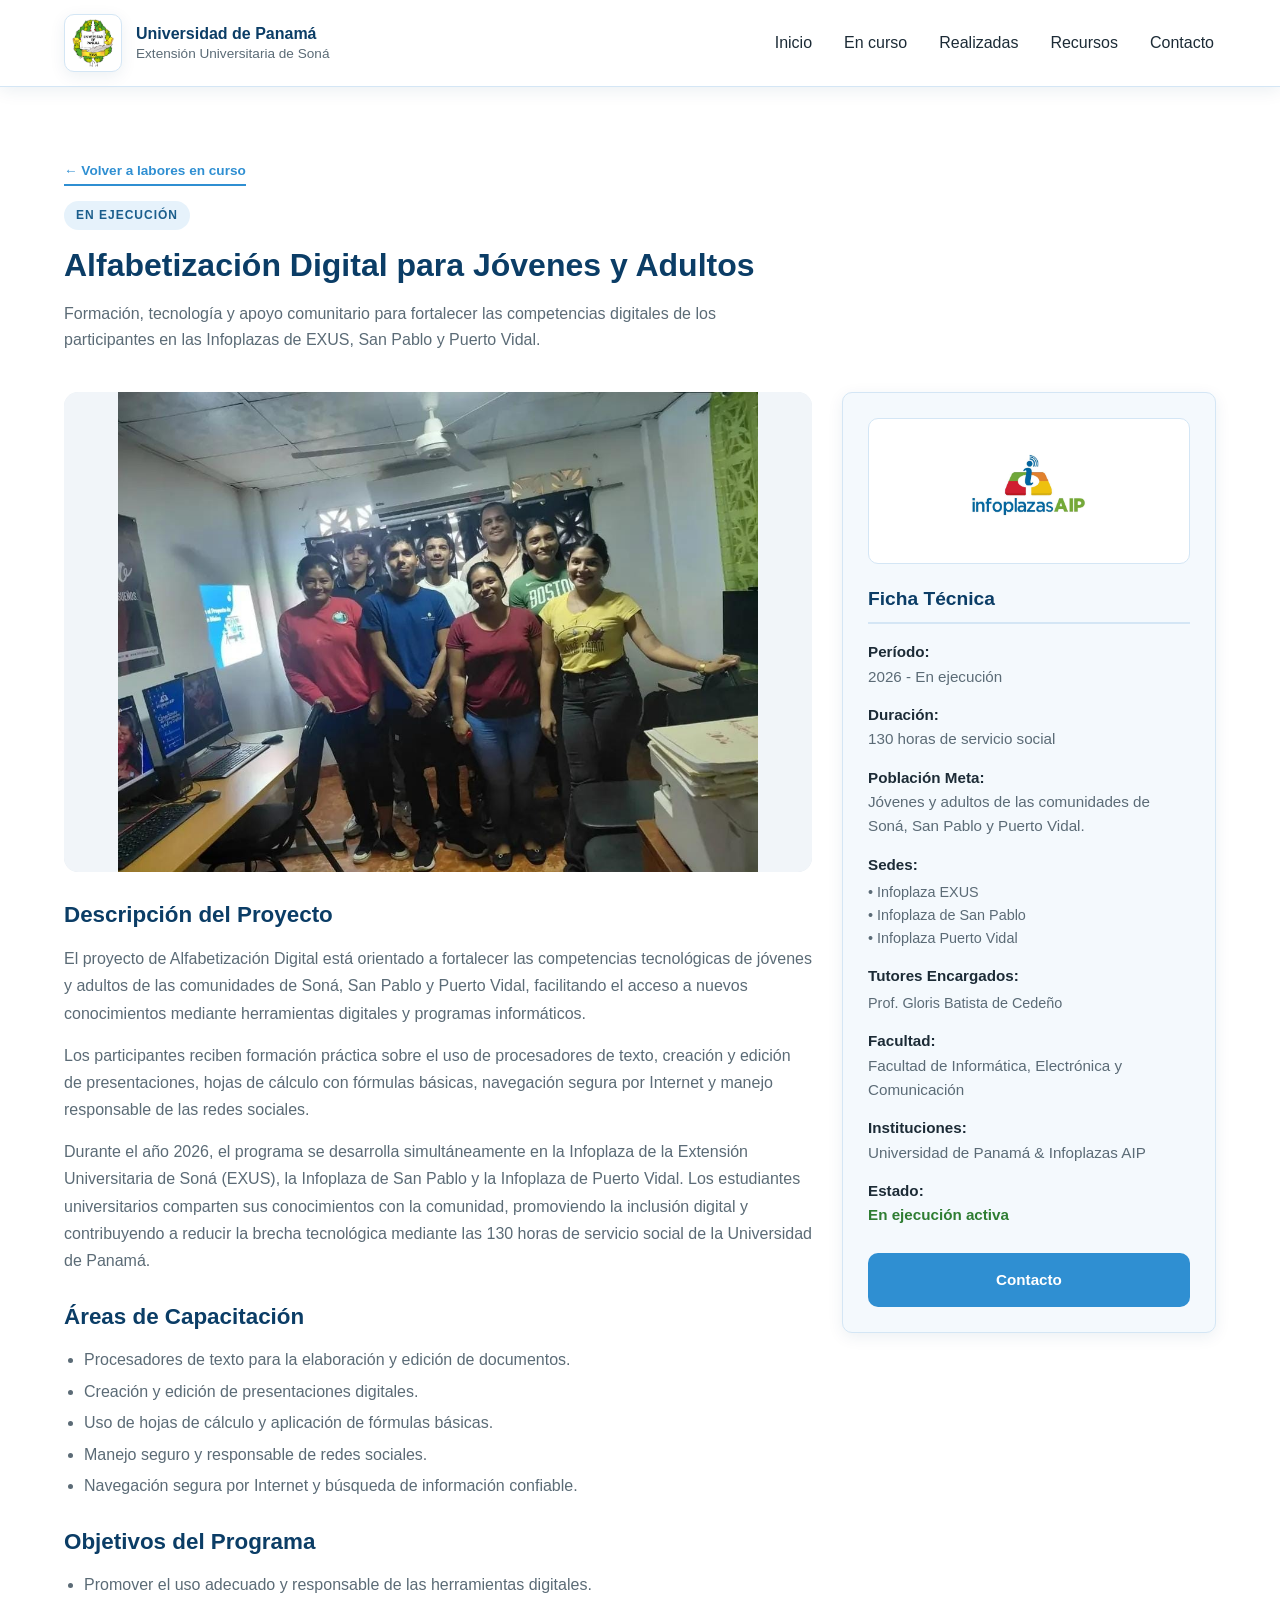
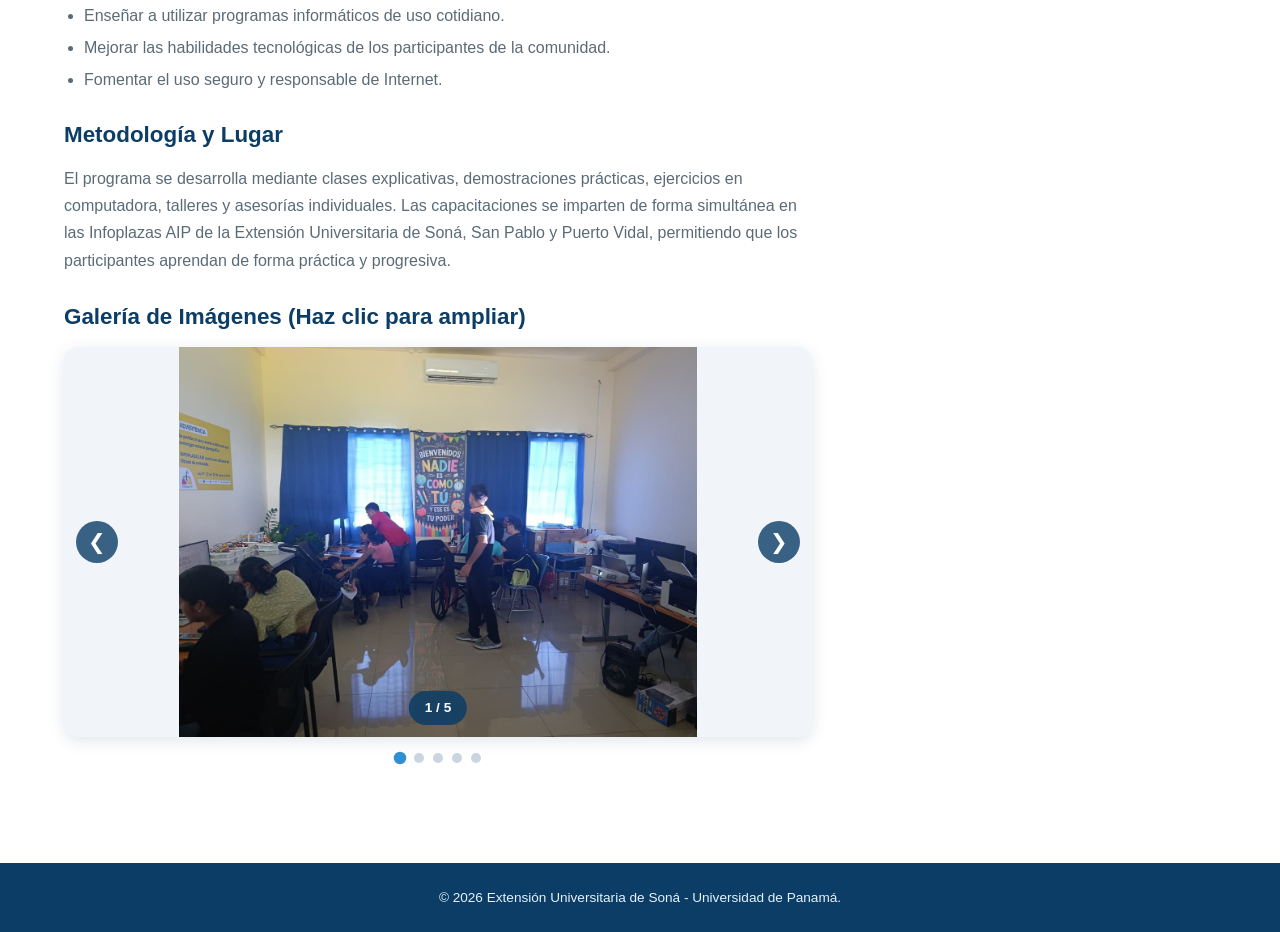
==== commit 31e0094f: "Update alfabetizacion-digital-2026.html" ====
--- a/labores/curso/alfabetizacion-digital-2026.html
+++ b/labores/curso/alfabetizacion-digital-2026.html
@@ -750,7 +750,7 @@
                                          display:block;
                                          margin-top:4px;">
 
-                                Pendiente de confirmar para 2026
+                                Prof. Gloris Batista de Cedeño
 
                             </span>
 
